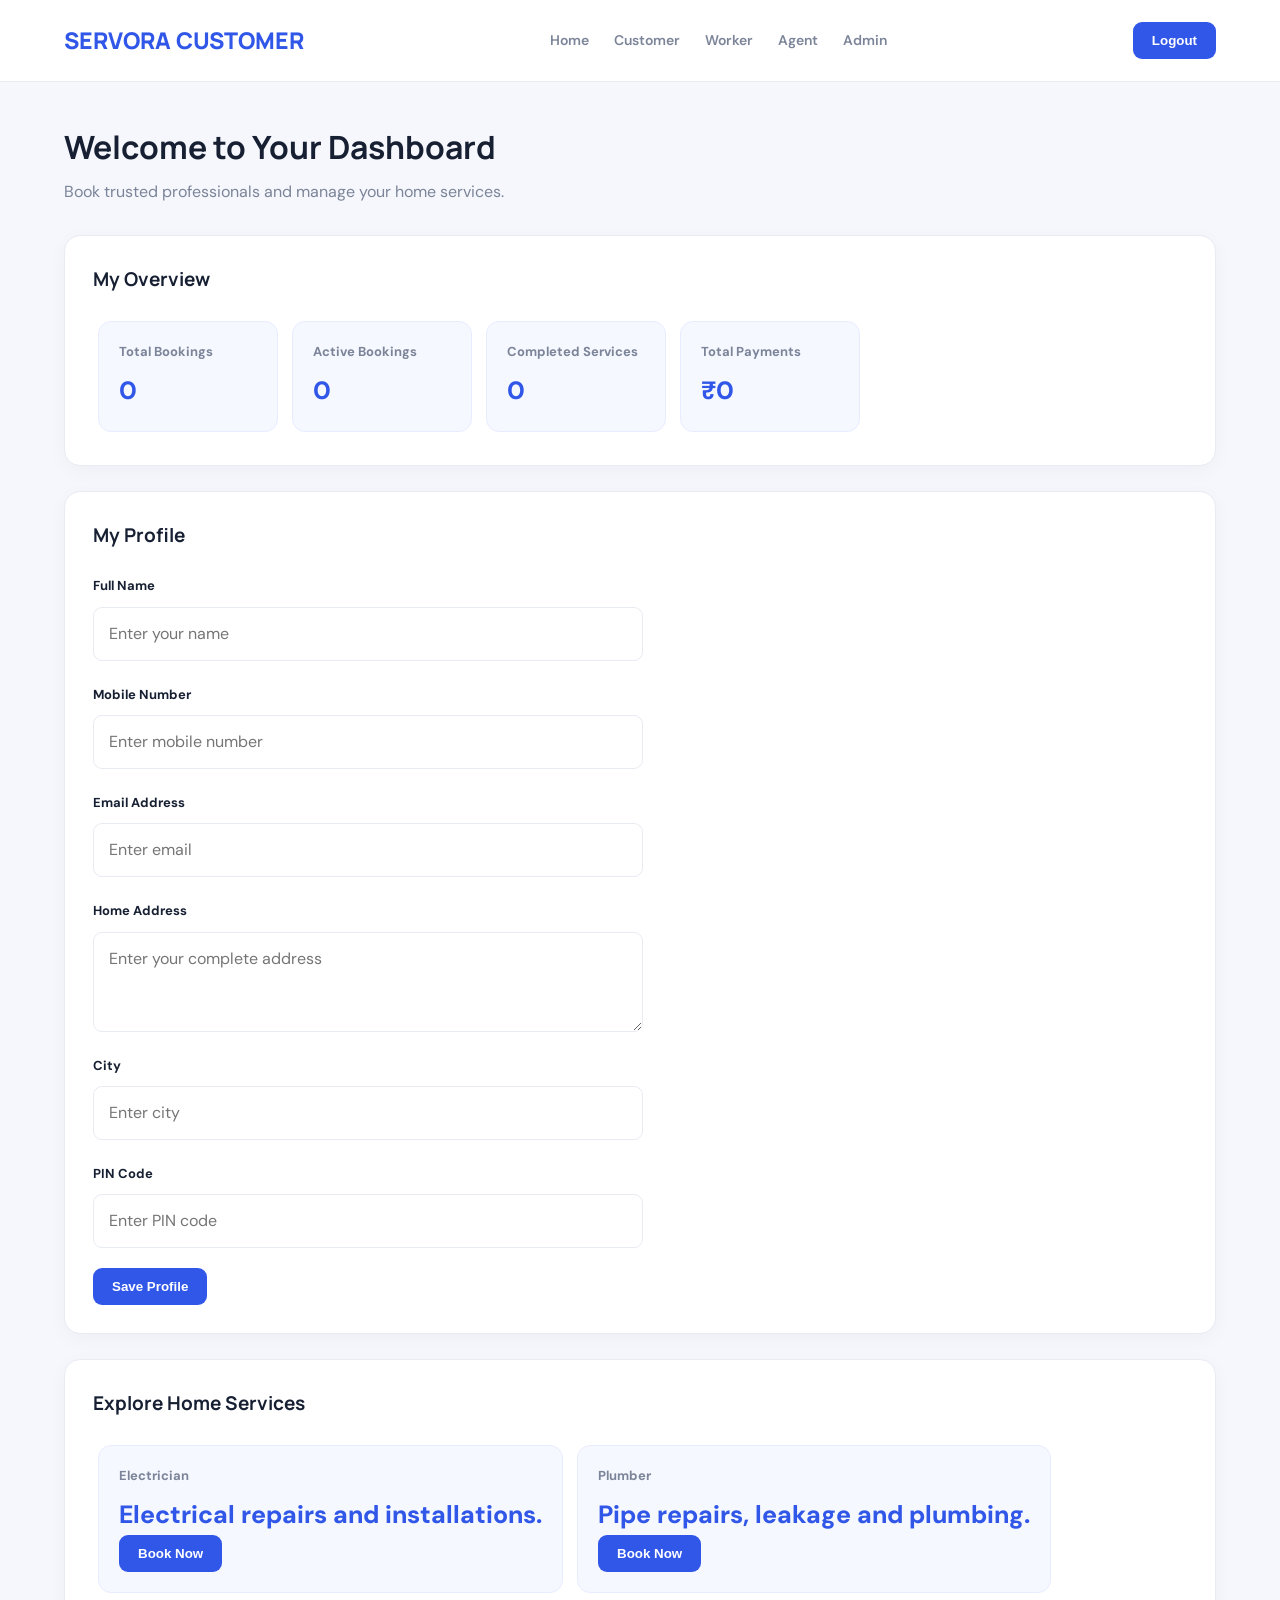
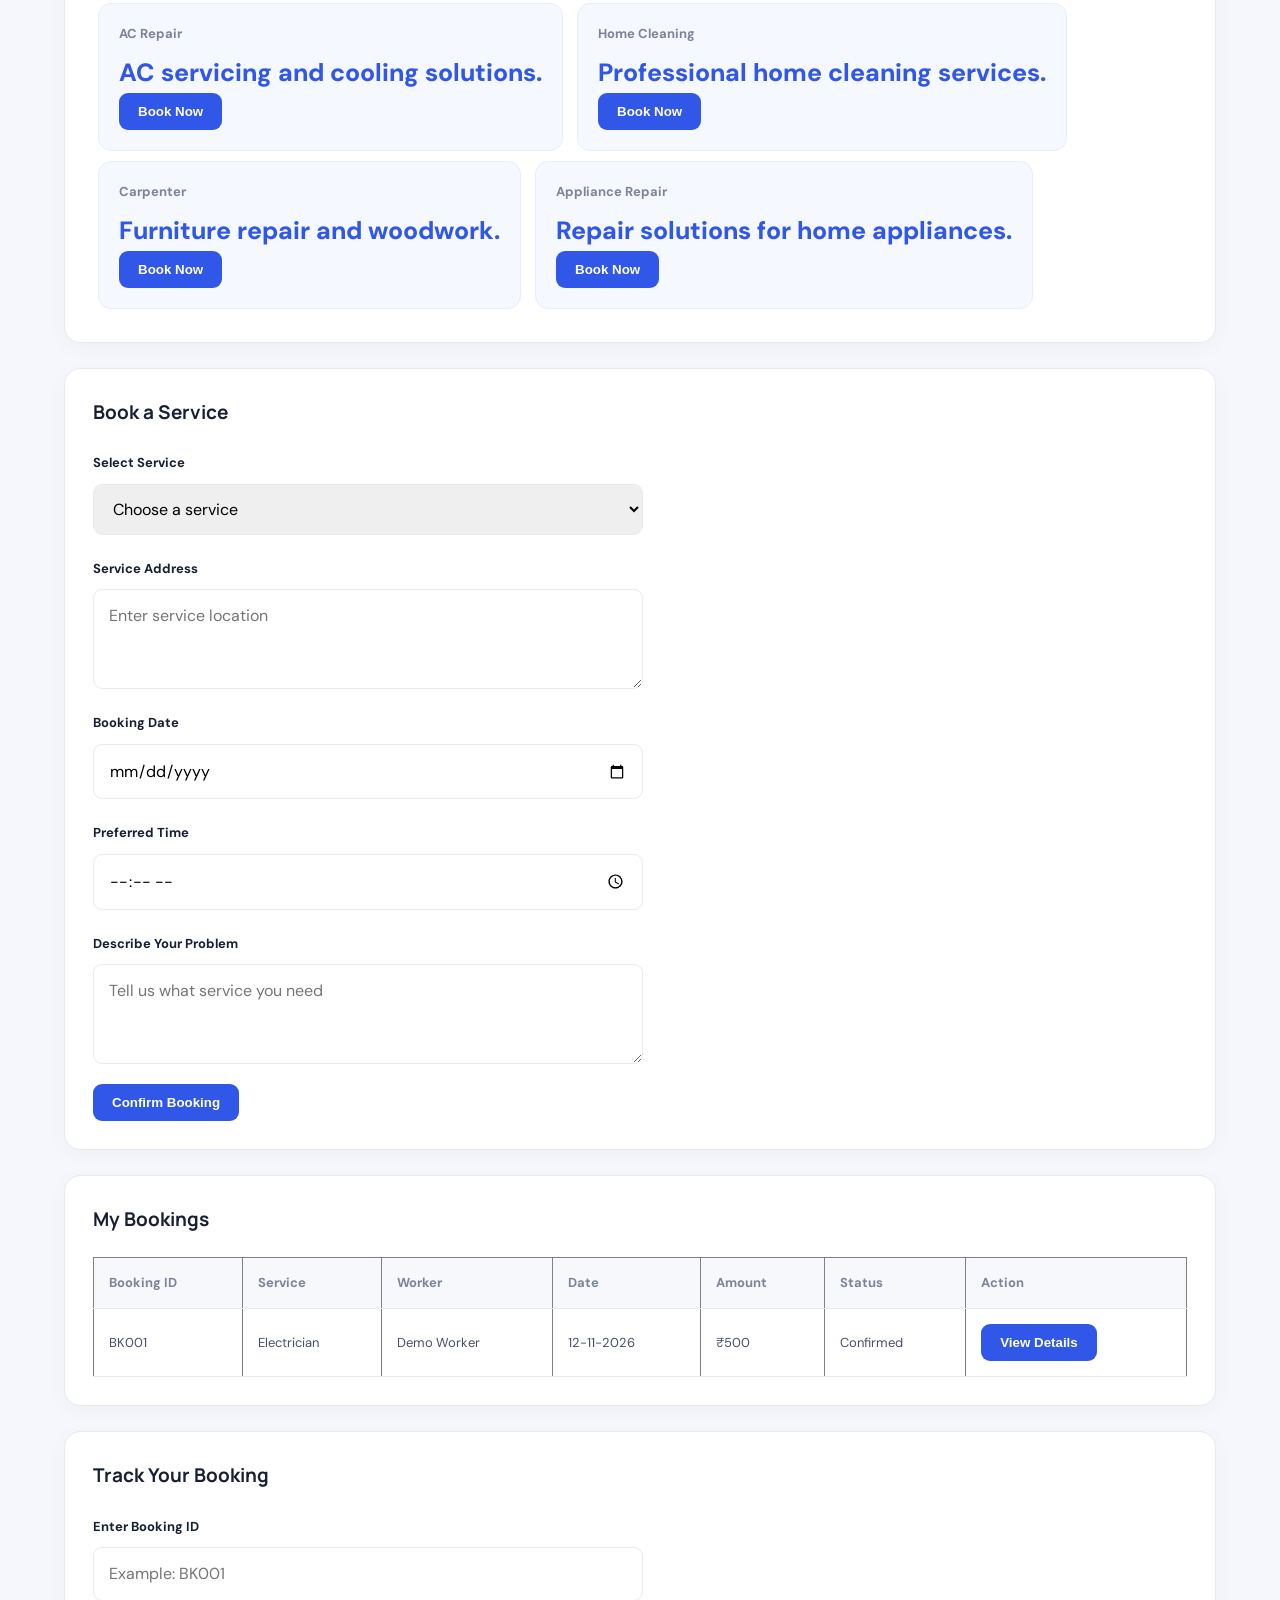
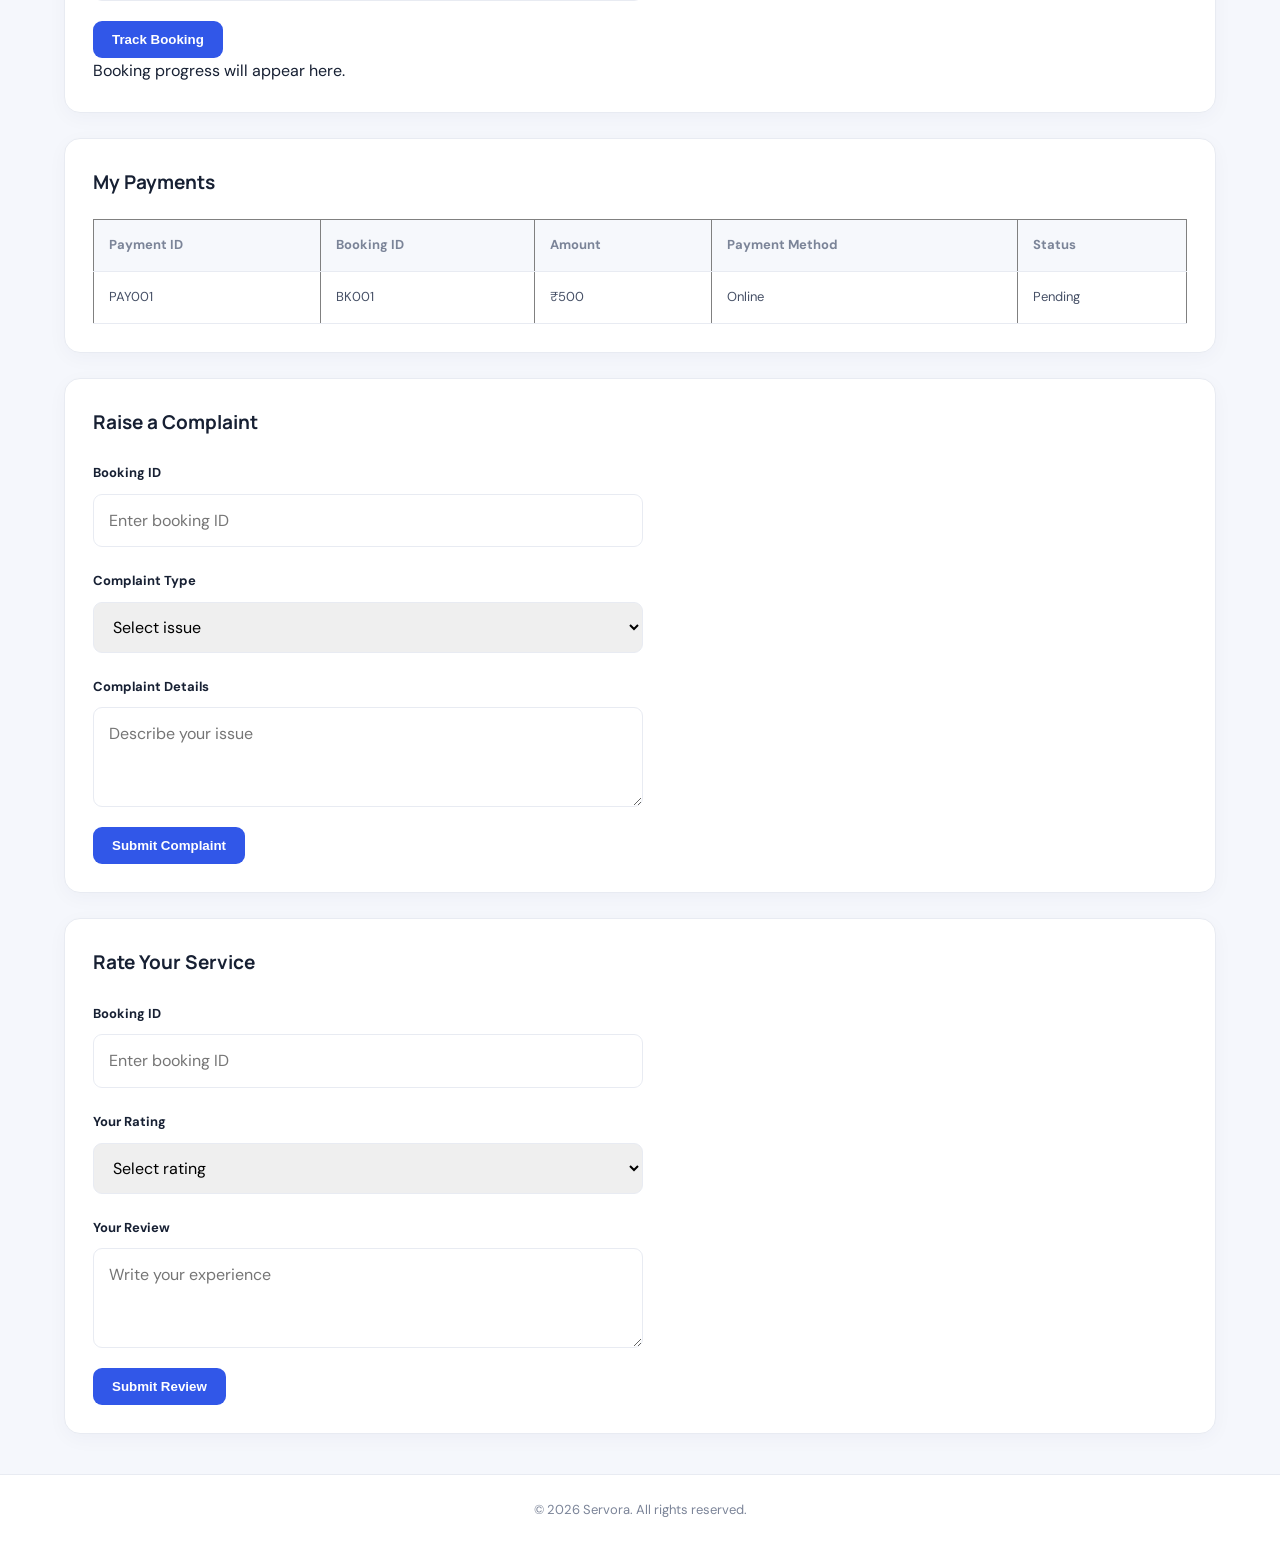
==== customer.html @ d1752a40 "initial servora website" ====
<!DOCTYPE html>
<html lang="en">
<head>
    <meta charset="UTF-8">
    <meta name="viewport" content="width=device-width, initial-scale=1.0">
    <title>Customer Dashboard | Servora</title>

    <link rel="stylesheet" href="css/customer.css">
    <script src="js/customer.js"></script>

</head>

<body>

    <!-- Header -->
    <header>
        <h1>SERVORA CUSTOMER</h1>

        <nav>
            <a href="index.html">Home</a>
            <a href="customer.html">Customer</a>
            <a href="worker.html">Worker</a>
            <a href="agent.html">Agent</a>
            <a href="admin.html">Admin</a>
        </nav>

        <button type="button">Logout</button>
    </header>

    <main>

        <h2>Welcome to Your Dashboard</h2>
        <p>Book trusted professionals and manage your home services.</p>

        <!-- Overview -->
        <section>
            <h3>My Overview</h3>

            <div>
                <h4>Total Bookings</h4>
                <p>0</p>
            </div>

            <div>
                <h4>Active Bookings</h4>
                <p>0</p>
            </div>

            <div>
                <h4>Completed Services</h4>
                <p>0</p>
            </div>

            <div>
                <h4>Total Payments</h4>
                <p>₹0</p>
            </div>
        </section>

        <!-- Customer Profile -->
        <section>
            <h3>My Profile</h3>

            <form action="#">

                <label>Full Name</label>
                <input type="text" placeholder="Enter your name">

                <label>Mobile Number</label>
                <input type="tel" placeholder="Enter mobile number">

                <label>Email Address</label>
                <input type="email" placeholder="Enter email">

                <label>Home Address</label>
                <textarea placeholder="Enter your complete address"></textarea>

                <label>City</label>
                <input type="text" placeholder="Enter city">

                <label>PIN Code</label>
                <input type="text" placeholder="Enter PIN code">

                <button type="submit">Save Profile</button>

            </form>
        </section>

        <!-- Browse Services -->
        <section>
            <h3>Explore Home Services</h3>

            <div>
                <h4>Electrician</h4>
                <p>Electrical repairs and installations.</p>
                <button type="button">Book Now</button>
            </div>

            <div>
                <h4>Plumber</h4>
                <p>Pipe repairs, leakage and plumbing.</p>
                <button type="button">Book Now</button>
            </div>

            <div>
                <h4>AC Repair</h4>
                <p>AC servicing and cooling solutions.</p>
                <button type="button">Book Now</button>
            </div>

            <div>
                <h4>Home Cleaning</h4>
                <p>Professional home cleaning services.</p>
                <button type="button">Book Now</button>
            </div>

            <div>
                <h4>Carpenter</h4>
                <p>Furniture repair and woodwork.</p>
                <button type="button">Book Now</button>
            </div>

            <div>
                <h4>Appliance Repair</h4>
                <p>Repair solutions for home appliances.</p>
                <button type="button">Book Now</button>
            </div>
        </section>

        <!-- New Booking -->
        <section>
            <h3>Book a Service</h3>

            <form action="#">

                <label>Select Service</label>
                <select>
                    <option value="">Choose a service</option>
                    <option>Electrician</option>
                    <option>Plumber</option>
                    <option>AC Repair</option>
                    <option>Home Cleaning</option>
                    <option>Carpenter</option>
                    <option>Appliance Repair</option>
                </select>

                <label>Service Address</label>
                <textarea placeholder="Enter service location"></textarea>

                <label>Booking Date</label>
                <input type="date">

                <label>Preferred Time</label>
                <input type="time">

                <label>Describe Your Problem</label>
                <textarea placeholder="Tell us what service you need"></textarea>

                <button type="submit">Confirm Booking</button>

            </form>
        </section>

        <!-- Booking History -->
        <section>
            <h3>My Bookings</h3>

            <table border="1">
                <thead>
                    <tr>
                        <th>Booking ID</th>
                        <th>Service</th>
                        <th>Worker</th>
                        <th>Date</th>
                        <th>Amount</th>
                        <th>Status</th>
                        <th>Action</th>
                    </tr>
                </thead>

                <tbody>
                    <tr>
                        <td>BK001</td>
                        <td>Electrician</td>
                        <td>Demo Worker</td>
                        <td>12-11-2026</td>
                        <td>₹500</td>
                        <td>Confirmed</td>
                        <td><button type="button">View Details</button></td>
                    </tr>
                </tbody>
            </table>
        </section>

        <!-- Track Booking -->
        <section>
            <h3>Track Your Booking</h3>

            <form action="#">
                <label>Enter Booking ID</label>
                <input type="text" placeholder="Example: BK001">

                <button type="button">Track Booking</button>
            </form>

            <p>Booking progress will appear here.</p>
        </section>

        <!-- Payments -->
        <section>
            <h3>My Payments</h3>

            <table border="1">
                <thead>
                    <tr>
                        <th>Payment ID</th>
                        <th>Booking ID</th>
                        <th>Amount</th>
                        <th>Payment Method</th>
                        <th>Status</th>
                    </tr>
                </thead>

                <tbody>
                    <tr>
                        <td>PAY001</td>
                        <td>BK001</td>
                        <td>₹500</td>
                        <td>Online</td>
                        <td>Pending</td>
                    </tr>
                </tbody>
            </table>
        </section>

        <!-- Complaints -->
        <section>
            <h3>Raise a Complaint</h3>

            <form action="#">

                <label>Booking ID</label>
                <input type="text" placeholder="Enter booking ID">

                <label>Complaint Type</label>
                <select>
                    <option value="">Select issue</option>
                    <option>Worker Delay</option>
                    <option>Service Quality</option>
                    <option>Payment Issue</option>
                    <option>Wrong Service</option>
                    <option>Other</option>
                </select>

                <label>Complaint Details</label>
                <textarea placeholder="Describe your issue"></textarea>

                <button type="submit">Submit Complaint</button>

            </form>
        </section>

        <!-- Reviews -->
        <section>
            <h3>Rate Your Service</h3>

            <form action="#">

                <label>Booking ID</label>
                <input type="text" placeholder="Enter booking ID">

                <label>Your Rating</label>
                <select>
                    <option value="">Select rating</option>
                    <option>5 - Excellent</option>
                    <option>4 - Very Good</option>
                    <option>3 - Good</option>
                    <option>2 - Average</option>
                    <option>1 - Poor</option>
                </select>

                <label>Your Review</label>
                <textarea placeholder="Write your experience"></textarea>

                <button type="submit">Submit Review</button>

<form id="booking-form">
            </section>

    </main>

    <footer>
        <p>© 2026 Servora. All rights reserved.</p>
    </footer>
</body>
</html>
---- css/customer.css ----
@import url('https://fonts.googleapis.com/css2?family=DM+Sans:wght@400;500;600;700&family=Manrope:wght@400;500;600;700;800&display=swap');

* {
    margin: 0;
    padding: 0;
    box-sizing: border-box;
}

body {
    font-family: 'DM Sans', sans-serif;
    background: #f5f7fc;
    color: #172033;
    line-height: 1.6;
}

header {
    background: white;
    padding: 20px 5%;
    min-height: 82px;
    display: flex;
    justify-content: space-between;
    align-items: center;
    flex-wrap: wrap;
    gap: 18px;
    border-bottom: 1px solid #e8ebf2;
}

header h1 {
    font-family: 'Manrope', sans-serif;
    color: #3157e8;
    font-size: 23px;
    font-weight: 800;
}

nav {
    display: flex;
    flex-wrap: wrap;
    gap: 25px;
}

nav a {
    text-decoration: none;
    color: #7b8498;
    font-size: 14px;
    font-weight: 600;
}

nav a:hover {
    color: #3157e8;
}

button {
    background: #3157e8;
    color: white;
    padding: 11px 19px;
    border: none;
    border-radius: 9px;
    font-weight: 600;
    cursor: pointer;
    transition: 0.2s;
}

button:hover {
    background: #203fc0;
    transform: translateY(-1px);
}

main {
    width: 90%;
    max-width: 1450px;
    margin: 40px auto;
}

main > h2 {
    font-family: 'Manrope', sans-serif;
    font-size: 32px;
    margin-bottom: 6px;
}

main > p {
    color: #7b8498;
    margin-bottom: 30px;
}

section {
    background: white;
    border: 1px solid #e8ebf2;
    border-radius: 16px;
    padding: 28px;
    margin-bottom: 25px;
    box-shadow: 0 5px 20px rgba(25, 40, 80, 0.035);
    overflow-x: auto;
}

section h3 {
    font-family: 'Manrope', sans-serif;
    font-size: 19px;
    margin-bottom: 22px;
}

section div {
    display: inline-block;
    vertical-align: top;
    min-width: 180px;
    padding: 20px;
    margin: 5px;
    background: #f6f8ff;
    border: 1px solid #e8ecff;
    border-radius: 13px;
}

section div h4 {
    font-size: 13px;
    color: #7b8498;
    margin-bottom: 8px;
}

section div p {
    font-size: 25px;
    font-weight: 800;
    color: #3157e8;
}

table {
    width: 100%;
    min-width: 650px;
    border-collapse: collapse;
}

th, td {
    padding: 15px;
    border-bottom: 1px solid #e8ebf2;
    text-align: left;
    font-size: 13px;
}

th {
    background: #f6f8fc;
    color: #7b8498;
}

td {
    color: #465066;
}

input, select, textarea {
    display: block;
    width: 100%;
    max-width: 550px;
    padding: 13px 15px;
    margin: 9px 0 20px;
    border: 1px solid #e8ebf2;
    border-radius: 9px;
    outline: none;
    font: inherit;
}

input:focus, select:focus, textarea:focus {
    border-color: #3157e8;
}

label {
    font-size: 13px;
    font-weight: 700;
}

textarea {
    min-height: 100px;
    resize: vertical;
}

footer {
    text-align: center;
    padding: 25px;
    background: white;
    border-top: 1px solid #e8ebf2;
    color: #7b8498;
    font-size: 13px;
}

@media (max-width: 768px) {
    header {
        flex-direction: column;
        align-items: flex-start;
    }

    nav {
        gap: 14px;
    }

    main {
        width: 94%;
        margin: 25px auto;
    }

    section {
        padding: 18px;
    }

    main > h2 {
        font-size: 25px;
    }
}
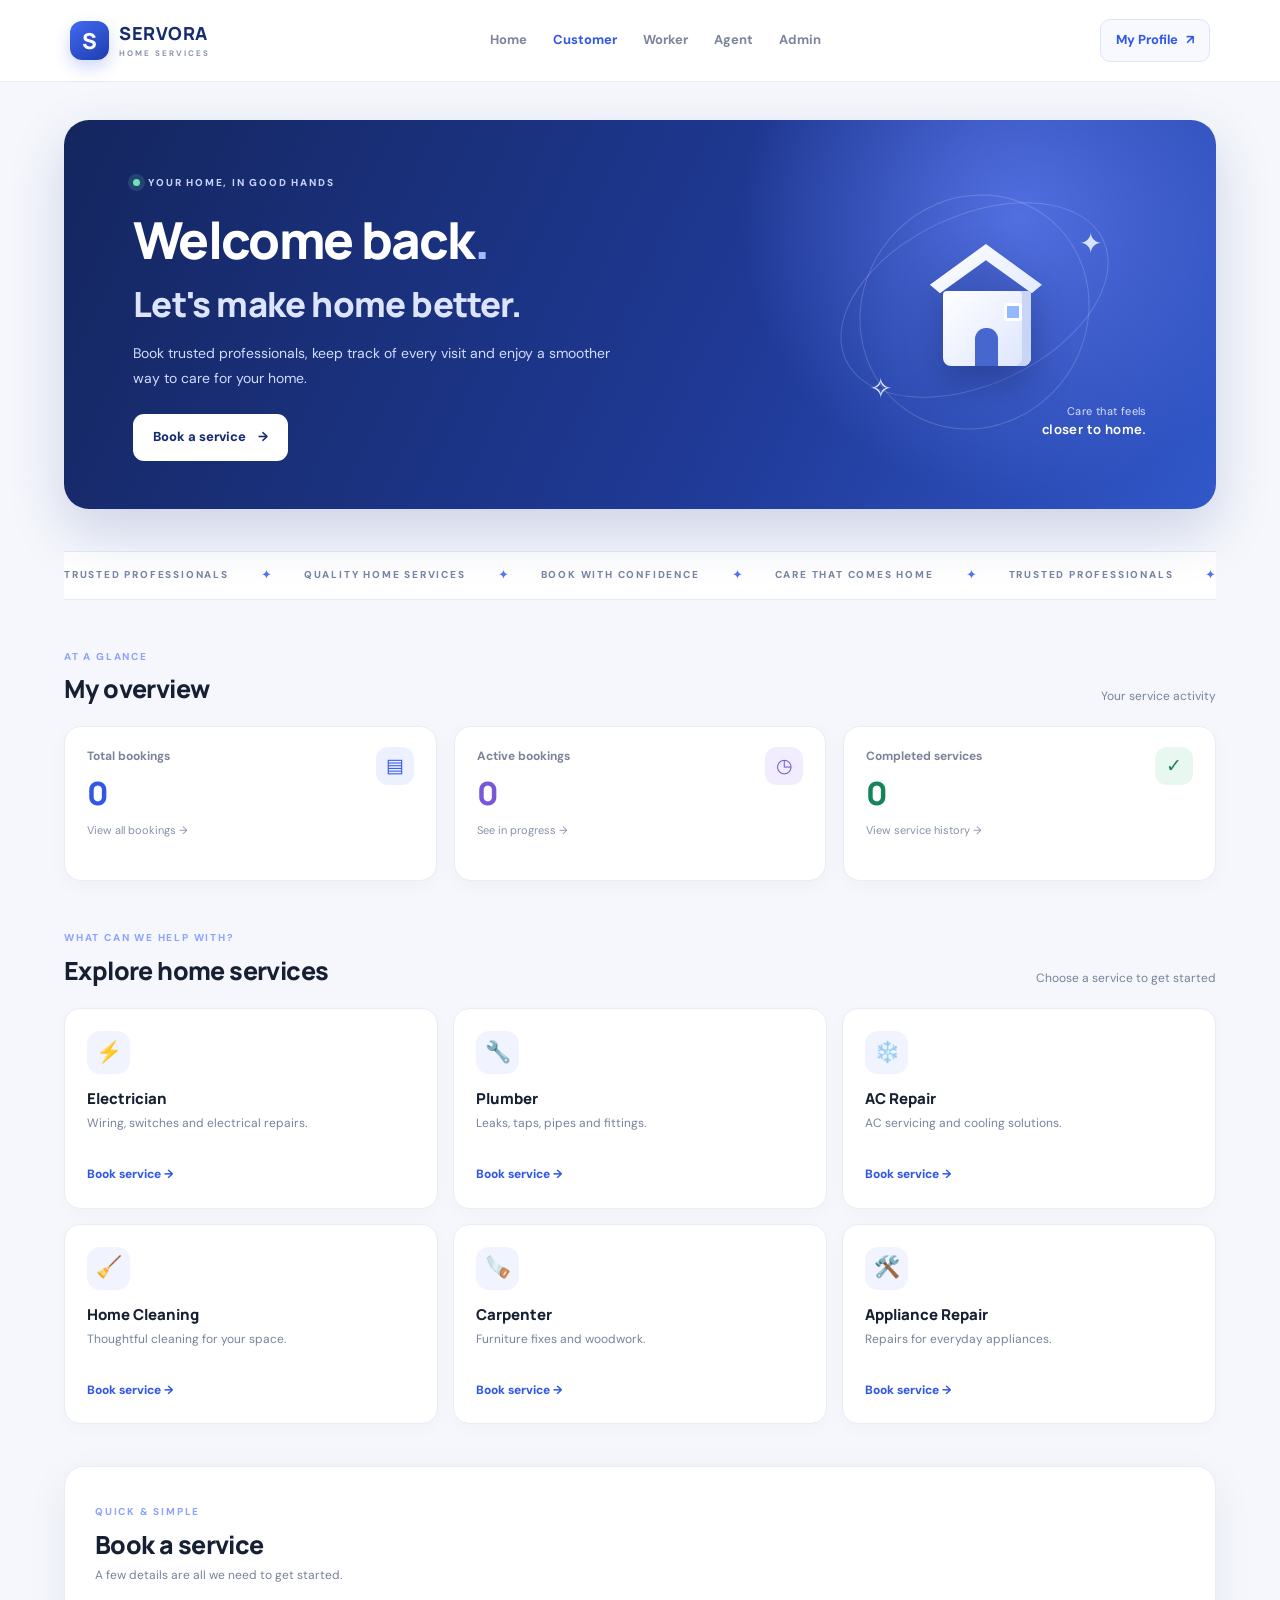
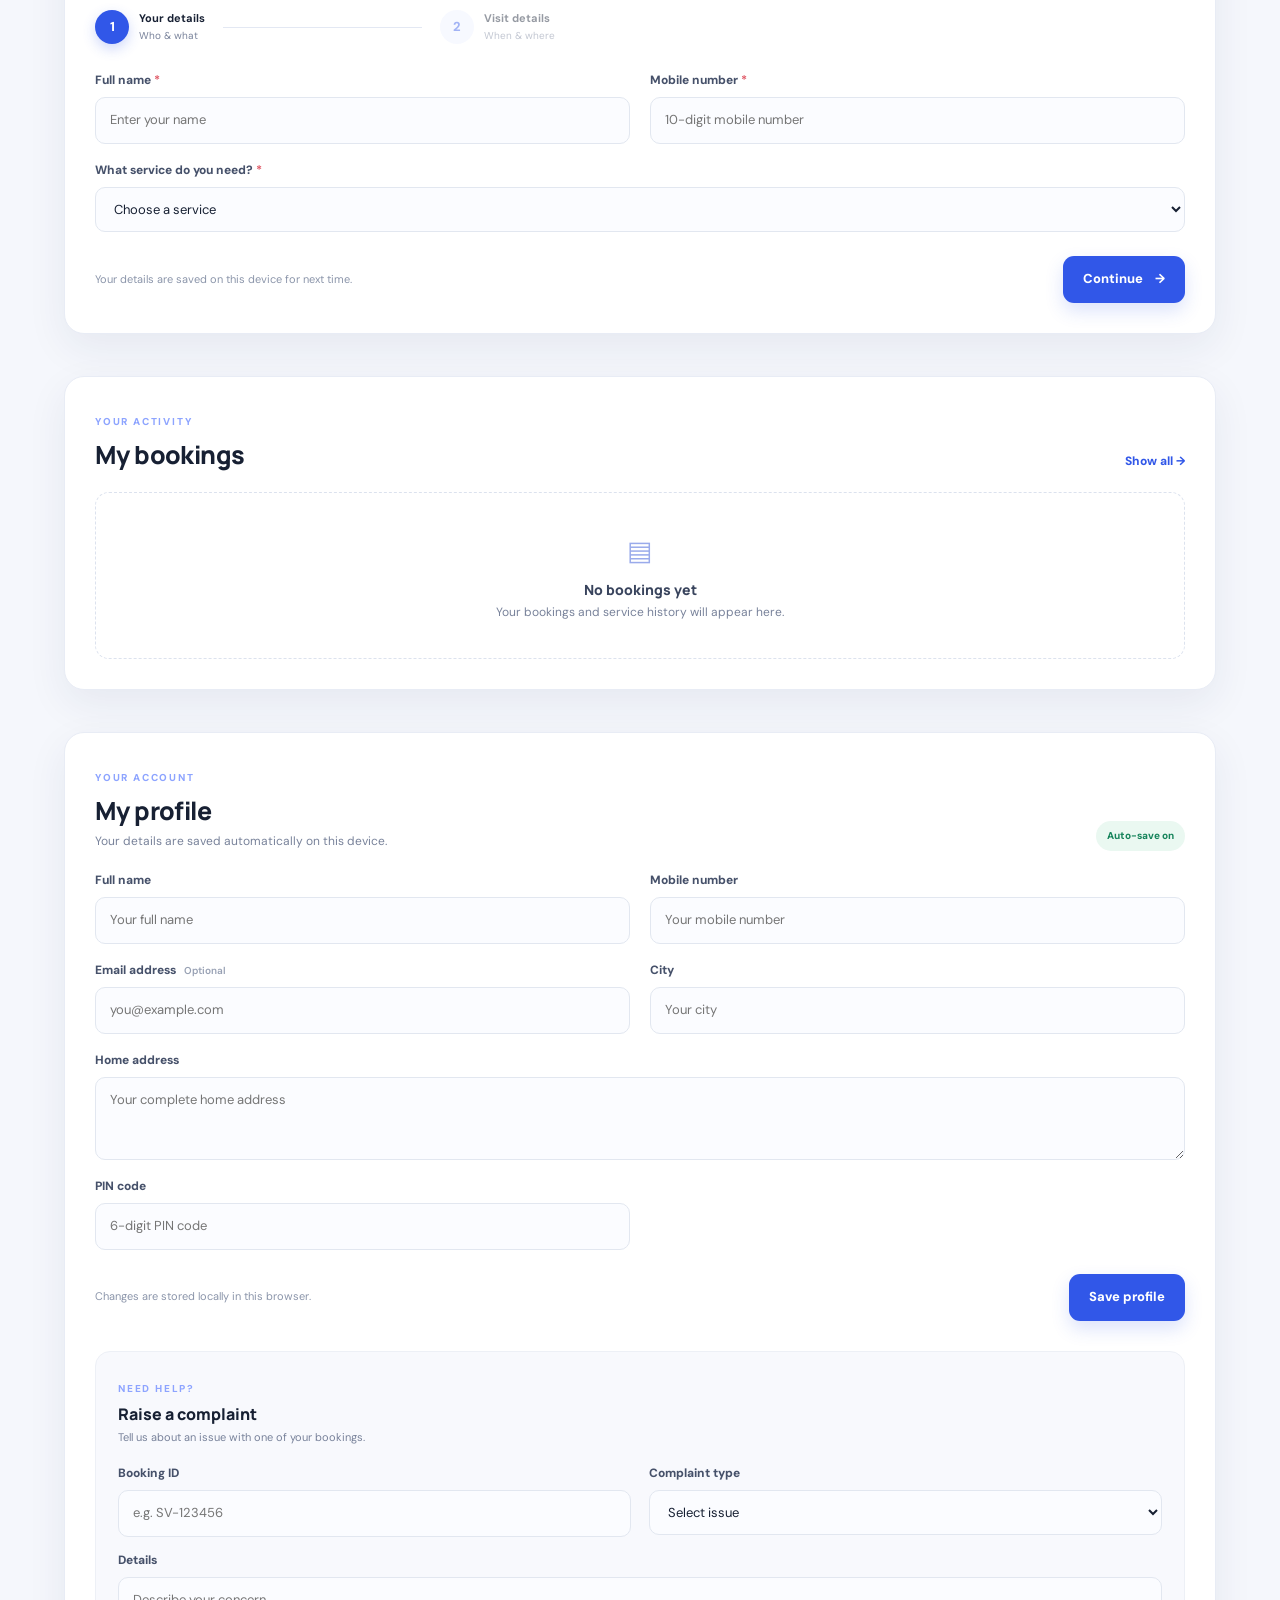
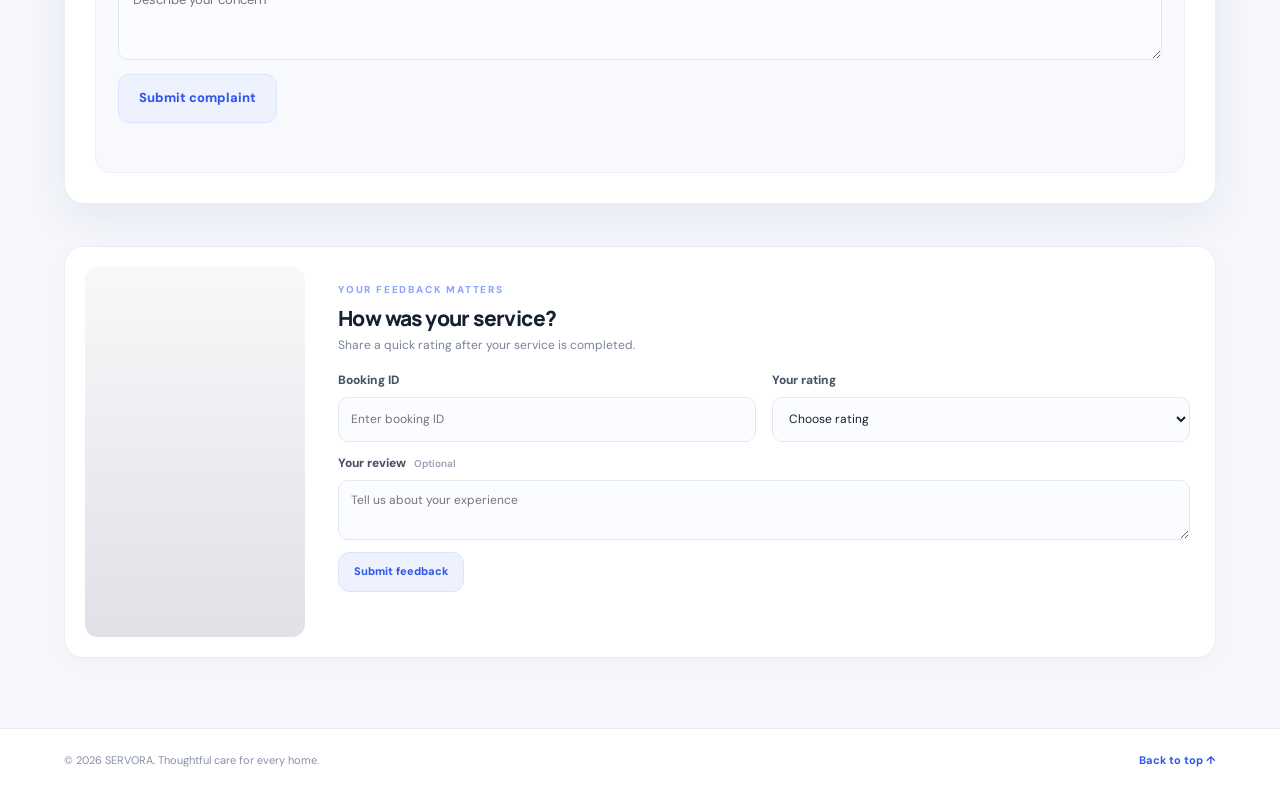
==== commit ea045d9d: "update customer dashboard HTML and js" ====
--- a/customer.html
+++ b/customer.html
@@ -1,297 +1,135 @@
-
 <!DOCTYPE html>
 <html lang="en">
 <head>
     <meta charset="UTF-8">
     <meta name="viewport" content="width=device-width, initial-scale=1.0">
-    <title>Customer Dashboard | Servora</title>
-
+    <meta name="theme-color" content="#172b72">
+    <title>Customer Dashboard | SERVORA</title>
+    <link rel="preconnect" href="https://fonts.googleapis.com">
+    <link rel="preconnect" href="https://fonts.gstatic.com" crossorigin>
+    <link href="https://fonts.googleapis.com/css2?family=DM+Sans:wght@400;500;600;700&family=Manrope:wght@400;500;600;700;800&display=swap" rel="stylesheet">
     <link rel="stylesheet" href="css/customer.css">
-    <script src="js/customer.js"></script>
-
+    <script src="js/customer.js" defer></script>
 </head>
-
 <body>
-
-    <!-- Header -->
-    <header>
-        <h1>SERVORA CUSTOMER</h1>
-
-        <nav>
+    <header class="site-header">
+        <a class="brand" href="index.html" aria-label="Servora home"><span class="brand-mark">S</span><span>SERVORA<small>HOME SERVICES</small></span></a>
+        <nav class="main-nav" aria-label="Main navigation">
             <a href="index.html">Home</a>
-            <a href="customer.html">Customer</a>
+            <a class="active" href="customer.html">Customer</a>
             <a href="worker.html">Worker</a>
             <a href="agent.html">Agent</a>
             <a href="admin.html">Admin</a>
         </nav>
-
-        <button type="button">Logout</button>
+        <a class="profile-shortcut" href="#profile">My Profile <span aria-hidden="true">↗</span></a>
     </header>
 
-    <main>
-
-        <h2>Welcome to Your Dashboard</h2>
-        <p>Book trusted professionals and manage your home services.</p>
-
-        <!-- Overview -->
-        <section>
-            <h3>My Overview</h3>
-
-            <div>
-                <h4>Total Bookings</h4>
-                <p>0</p>
+    <main class="page-shell">
+        <section class="welcome-hero">
+            <div class="hero-copy">
+                <span class="eyebrow"><span class="live-dot"></span> YOUR HOME, IN GOOD HANDS</span>
+                <h1>Welcome back<span class="hero-period">.</span><br><span id="welcome-name">Let's make home better.</span></h1>
+                <p>Book trusted professionals, keep track of every visit and enjoy a smoother way to care for your home.</p>
+                <a class="primary-button hero-button" href="#book-service">Book a service <span aria-hidden="true">→</span></a>
             </div>
-
-            <div>
-                <h4>Active Bookings</h4>
-                <p>0</p>
-            </div>
-
-            <div>
-                <h4>Completed Services</h4>
-                <p>0</p>
-            </div>
-
-            <div>
-                <h4>Total Payments</h4>
-                <p>₹0</p>
+            <div class="hero-art" aria-hidden="true">
+                <div class="art-orbit orbit-one"></div><div class="art-orbit orbit-two"></div>
+                <div class="art-house"><span class="house-roof"></span><span class="house-body"><i></i><b></b></span></div>
+                <span class="art-spark spark-one">✦</span><span class="art-spark spark-two">✧</span>
+                <span class="art-label">Care that feels<br><strong>closer to home.</strong></span>
             </div>
         </section>
 
-        <!-- Customer Profile -->
-        <section>
-            <h3>My Profile</h3>
+        <div class="ticker" aria-label="Servora service highlights"><div class="ticker-track">
+            <span>TRUSTED PROFESSIONALS</span><i>✦</i><span>QUALITY HOME SERVICES</span><i>✦</i><span>BOOK WITH CONFIDENCE</span><i>✦</i><span>CARE THAT COMES HOME</span><i>✦</i>
+            <span>TRUSTED PROFESSIONALS</span><i>✦</i><span>QUALITY HOME SERVICES</span><i>✦</i><span>BOOK WITH CONFIDENCE</span><i>✦</i><span>CARE THAT COMES HOME</span><i>✦</i>
+        </div></div>
 
-            <form action="#">
-
-                <label>Full Name</label>
-                <input type="text" placeholder="Enter your name">
-
-                <label>Mobile Number</label>
-                <input type="tel" placeholder="Enter mobile number">
-
-                <label>Email Address</label>
-                <input type="email" placeholder="Enter email">
-
-                <label>Home Address</label>
-                <textarea placeholder="Enter your complete address"></textarea>
-
-                <label>City</label>
-                <input type="text" placeholder="Enter city">
-
-                <label>PIN Code</label>
-                <input type="text" placeholder="Enter PIN code">
-
-                <button type="submit">Save Profile</button>
-
-            </form>
-        </section>
-
-        <!-- Browse Services -->
-        <section>
-            <h3>Explore Home Services</h3>
-
-            <div>
-                <h4>Electrician</h4>
-                <p>Electrical repairs and installations.</p>
-                <button type="button">Book Now</button>
-            </div>
-
-            <div>
-                <h4>Plumber</h4>
-                <p>Pipe repairs, leakage and plumbing.</p>
-                <button type="button">Book Now</button>
-            </div>
-
-            <div>
-                <h4>AC Repair</h4>
-                <p>AC servicing and cooling solutions.</p>
-                <button type="button">Book Now</button>
-            </div>
-
-            <div>
-                <h4>Home Cleaning</h4>
-                <p>Professional home cleaning services.</p>
-                <button type="button">Book Now</button>
-            </div>
-
-            <div>
-                <h4>Carpenter</h4>
-                <p>Furniture repair and woodwork.</p>
-                <button type="button">Book Now</button>
-            </div>
-
-            <div>
-                <h4>Appliance Repair</h4>
-                <p>Repair solutions for home appliances.</p>
-                <button type="button">Book Now</button>
+        <section class="overview-section" aria-labelledby="overview-title">
+            <div class="section-heading"><div><span class="eyebrow">AT A GLANCE</span><h2 id="overview-title">My overview</h2></div><span class="muted-note">Your service activity</span></div>
+            <div class="stats-grid">
+                <button class="stat-card stat-blue" type="button" data-view="all"><span class="stat-icon">▤</span><span class="stat-label">Total bookings</span><strong id="total-bookings">0</strong><span class="stat-foot">View all bookings →</span></button>
+                <button class="stat-card stat-violet" type="button" data-view="active"><span class="stat-icon">◷</span><span class="stat-label">Active bookings</span><strong id="active-bookings">0</strong><span class="stat-foot">See in progress →</span></button>
+                <button class="stat-card stat-green" type="button" data-view="completed"><span class="stat-icon">✓</span><span class="stat-label">Completed services</span><strong id="completed-bookings">0</strong><span class="stat-foot">View service history →</span></button>
             </div>
         </section>
 
-        <!-- New Booking -->
-        <section>
-            <h3>Book a Service</h3>
-
-            <form action="#">
-
-                <label>Select Service</label>
-                <select>
-                    <option value="">Choose a service</option>
-                    <option>Electrician</option>
-                    <option>Plumber</option>
-                    <option>AC Repair</option>
-                    <option>Home Cleaning</option>
-                    <option>Carpenter</option>
-                    <option>Appliance Repair</option>
-                </select>
-
-                <label>Service Address</label>
-                <textarea placeholder="Enter service location"></textarea>
-
-                <label>Booking Date</label>
-                <input type="date">
-
-                <label>Preferred Time</label>
-                <input type="time">
-
-                <label>Describe Your Problem</label>
-                <textarea placeholder="Tell us what service you need"></textarea>
-
-                <button type="submit">Confirm Booking</button>
-
-            </form>
+        <section class="services-section" id="services">
+            <div class="section-heading"><div><span class="eyebrow">WHAT CAN WE HELP WITH?</span><h2>Explore home services</h2></div><span class="muted-note">Choose a service to get started</span></div>
+            <div class="service-grid">
+                <article class="service-card"><span class="service-emoji">⚡</span><h3>Electrician</h3><p>Wiring, switches and electrical repairs.</p><button type="button" class="text-button choose-service" data-service="Electrician">Book service <span>→</span></button></article>
+                <article class="service-card"><span class="service-emoji">🔧</span><h3>Plumber</h3><p>Leaks, taps, pipes and fittings.</p><button type="button" class="text-button choose-service" data-service="Plumber">Book service <span>→</span></button></article>
+                <article class="service-card"><span class="service-emoji">❄️</span><h3>AC Repair</h3><p>AC servicing and cooling solutions.</p><button type="button" class="text-button choose-service" data-service="AC Repair">Book service <span>→</span></button></article>
+                <article class="service-card"><span class="service-emoji">🧹</span><h3>Home Cleaning</h3><p>Thoughtful cleaning for your space.</p><button type="button" class="text-button choose-service" data-service="Home Cleaning">Book service <span>→</span></button></article>
+                <article class="service-card"><span class="service-emoji">🪚</span><h3>Carpenter</h3><p>Furniture fixes and woodwork.</p><button type="button" class="text-button choose-service" data-service="Carpenter">Book service <span>→</span></button></article>
+                <article class="service-card"><span class="service-emoji">🛠️</span><h3>Appliance Repair</h3><p>Repairs for everyday appliances.</p><button type="button" class="text-button choose-service" data-service="Appliance Repair">Book service <span>→</span></button></article>
+            </div>
         </section>
 
-        <!-- Booking History -->
-        <section>
-            <h3>My Bookings</h3>
+        <section class="booking-section" id="book-service">
+            <div class="section-heading"><div><span class="eyebrow">QUICK & SIMPLE</span><h2>Book a service</h2><p class="section-subtitle">A few details are all we need to get started.</p></div></div>
+            <div class="step-indicator"><div class="step active" id="step-indicator-1"><span>1</span><div><strong>Your details</strong><small>Who & what</small></div></div><div class="step-line"></div><div class="step" id="step-indicator-2"><span>2</span><div><strong>Visit details</strong><small>When & where</small></div></div></div>
+            <form id="booking-step-one" class="booking-form">
+                <div class="form-grid">
+                    <div class="field"><label for="booking-name">Full name <b>*</b></label><input id="booking-name" name="name" type="text" placeholder="Enter your name" autocomplete="name" required></div>
+                    <div class="field"><label for="booking-mobile">Mobile number <b>*</b></label><input id="booking-mobile" name="mobile" type="tel" inputmode="numeric" maxlength="10" placeholder="10-digit mobile number" autocomplete="tel" required></div>
+                    <div class="field field-wide"><label for="booking-service">What service do you need? <b>*</b></label><select id="booking-service" name="service" required><option value="">Choose a service</option><option>Electrician</option><option>Plumber</option><option>AC Repair</option><option>Home Cleaning</option><option>Carpenter</option><option>Appliance Repair</option><option>Other</option></select></div>
+                </div>
+                <div class="form-actions"><span class="form-hint">Your details are saved on this device for next time.</span><button class="primary-button" type="submit">Continue <span>→</span></button></div>
+            </form>
 
-            <table border="1">
-                <thead>
-                    <tr>
-                        <th>Booking ID</th>
-                        <th>Service</th>
-                        <th>Worker</th>
-                        <th>Date</th>
-                        <th>Amount</th>
-                        <th>Status</th>
-                        <th>Action</th>
-                    </tr>
-                </thead>
-
-                <tbody>
-                    <tr>
-                        <td>BK001</td>
-                        <td>Electrician</td>
-                        <td>Demo Worker</td>
-                        <td>12-11-2026</td>
-                        <td>₹500</td>
-                        <td>Confirmed</td>
-                        <td><button type="button">View Details</button></td>
-                    </tr>
-                </tbody>
-            </table>
+            <form id="booking-step-two" class="booking-form hidden" novalidate>
+                <div class="booking-summary" id="booking-summary"></div>
+                <div class="form-grid">
+                    <div class="field"><label for="booking-date">Preferred date <b>*</b></label><input id="booking-date" type="date" required></div>
+                    <div class="field"><label for="booking-time">Preferred time <span class="optional">Optional</span></label><input id="booking-time" type="time"></div>
+                    <div class="field"><label for="booking-location">Area / locality <b>*</b></label><input id="booking-location" type="text" placeholder="e.g. Lajpat Nagar" required></div>
+                    <div class="field field-wide"><label for="booking-address">Complete service address <b>*</b></label><textarea id="booking-address" rows="3" placeholder="House / flat number, street, landmark and PIN code" required></textarea></div>
+                    <div class="field field-wide"><label for="booking-problem">Tell us what you need <span class="optional">Optional</span></label><textarea id="booking-problem" rows="3" placeholder="Briefly describe the issue or work required"></textarea></div>
+                </div>
+                <div class="form-actions"><button class="secondary-button" id="back-to-step-one" type="button">← Back</button><button class="primary-button" type="submit">Confirm booking <span>→</span></button></div>
+            </form>
+            <div id="booking-success" class="success-panel hidden" role="status"></div>
         </section>
 
-        <!-- Track Booking -->
-        <section>
-            <h3>Track Your Booking</h3>
-
-            <form action="#">
-                <label>Enter Booking ID</label>
-                <input type="text" placeholder="Example: BK001">
-
-                <button type="button">Track Booking</button>
-            </form>
-
-            <p>Booking progress will appear here.</p>
+        <section class="bookings-section" id="my-bookings">
+            <div class="section-heading"><div><span class="eyebrow">YOUR ACTIVITY</span><h2 id="bookings-heading">My bookings</h2></div><button type="button" class="text-button" id="show-all-bookings">Show all <span>→</span></button></div>
+            <div id="bookings-list" class="bookings-list"><div class="empty-state"><span>▤</span><h3>No bookings yet</h3><p>Your bookings and service history will appear here.</p></div></div>
         </section>
 
-        <!-- Payments -->
-        <section>
-            <h3>My Payments</h3>
-
-            <table border="1">
-                <thead>
-                    <tr>
-                        <th>Payment ID</th>
-                        <th>Booking ID</th>
-                        <th>Amount</th>
-                        <th>Payment Method</th>
-                        <th>Status</th>
-                    </tr>
-                </thead>
-
-                <tbody>
-                    <tr>
-                        <td>PAY001</td>
-                        <td>BK001</td>
-                        <td>₹500</td>
-                        <td>Online</td>
-                        <td>Pending</td>
-                    </tr>
-                </tbody>
-            </table>
+        <section class="profile-section" id="profile">
+            <div class="section-heading"><div><span class="eyebrow">YOUR ACCOUNT</span><h2>My profile</h2><p class="section-subtitle">Your details are saved automatically on this device.</p></div><span class="profile-status" id="profile-save-status">Auto-save on</span></div>
+            <form id="profile-form" class="booking-form">
+                <div class="form-grid">
+                    <div class="field"><label for="profile-name">Full name</label><input id="profile-name" type="text" autocomplete="name" placeholder="Your full name"></div>
+                    <div class="field"><label for="profile-mobile">Mobile number</label><input id="profile-mobile" type="tel" inputmode="numeric" maxlength="10" autocomplete="tel" placeholder="Your mobile number"></div>
+                    <div class="field"><label for="profile-email">Email address <span class="optional">Optional</span></label><input id="profile-email" type="email" autocomplete="email" placeholder="you@example.com"></div>
+                    <div class="field"><label for="profile-city">City</label><input id="profile-city" type="text" autocomplete="address-level2" placeholder="Your city"></div>
+                    <div class="field field-wide"><label for="profile-address">Home address</label><textarea id="profile-address" rows="2" autocomplete="street-address" placeholder="Your complete home address"></textarea></div>
+                    <div class="field"><label for="profile-pincode">PIN code</label><input id="profile-pincode" type="text" inputmode="numeric" maxlength="6" placeholder="6-digit PIN code"></div>
+                </div>
+                <div class="form-actions"><span class="form-hint">Changes are stored locally in this browser.</span><button class="primary-button" type="submit">Save profile</button></div>
+            </form>
+            <div class="complaint-box">
+                <div><span class="eyebrow">NEED HELP?</span><h3>Raise a complaint</h3><p>Tell us about an issue with one of your bookings.</p></div>
+                <form id="complaint-form" class="complaint-form">
+                    <div class="field"><label for="complaint-booking">Booking ID</label><input id="complaint-booking" type="text" placeholder="e.g. SV-123456"></div>
+                    <div class="field"><label for="complaint-type">Complaint type</label><select id="complaint-type" required><option value="">Select issue</option><option>Worker Delay</option><option>Service Quality</option><option>Wrong Service</option><option>Other</option></select></div>
+                    <div class="field field-wide"><label for="complaint-details">Details</label><textarea id="complaint-details" rows="2" placeholder="Describe your concern" required></textarea></div>
+                    <button class="secondary-button" type="submit">Submit complaint</button>
+                </form>
+                <p id="complaint-message" class="inline-message" aria-live="polite"></p>
+            </div>
         </section>
 
-        <!-- Complaints -->
-        <section>
-            <h3>Raise a Complaint</h3>
-
-            <form action="#">
-
-                <label>Booking ID</label>
-                <input type="text" placeholder="Enter booking ID">
-
-                <label>Complaint Type</label>
-                <select>
-                    <option value="">Select issue</option>
-                    <option>Worker Delay</option>
-                    <option>Service Quality</option>
-                    <option>Payment Issue</option>
-                    <option>Wrong Service</option>
-                    <option>Other</option>
-                </select>
-
-                <label>Complaint Details</label>
-                <textarea placeholder="Describe your issue"></textarea>
-
-                <button type="submit">Submit Complaint</button>
-
-            </form>
+        <section class="review-section" id="rate-service">
+            <div class="review-image" role="img" aria-label="A clean, welcoming home interior"></div>
+            <div class="review-content"><span class="eyebrow">YOUR FEEDBACK MATTERS</span><h2>How was your service?</h2><p>Share a quick rating after your service is completed.</p>
+                <form id="review-form" class="review-form"><div class="field"><label for="review-booking">Booking ID</label><input id="review-booking" type="text" placeholder="Enter booking ID" required></div><div class="field"><label for="review-rating">Your rating</label><select id="review-rating" required><option value="">Choose rating</option><option value="5">5 - Excellent</option><option value="4">4 - Very good</option><option value="3">3 - Good</option><option value="2">2 - Average</option><option value="1">1 - Poor</option></select></div><div class="field field-wide"><label for="review-text">Your review <span class="optional">Optional</span></label><textarea id="review-text" rows="2" placeholder="Tell us about your experience"></textarea></div><button class="secondary-button" type="submit">Submit feedback</button></form><p id="review-message" class="inline-message" aria-live="polite"></p>
+            </div>
         </section>
-
-        <!-- Reviews -->
-        <section>
-            <h3>Rate Your Service</h3>
-
-            <form action="#">
-
-                <label>Booking ID</label>
-                <input type="text" placeholder="Enter booking ID">
-
-                <label>Your Rating</label>
-                <select>
-                    <option value="">Select rating</option>
-                    <option>5 - Excellent</option>
-                    <option>4 - Very Good</option>
-                    <option>3 - Good</option>
-                    <option>2 - Average</option>
-                    <option>1 - Poor</option>
-                </select>
-
-                <label>Your Review</label>
-                <textarea placeholder="Write your experience"></textarea>
-
-                <button type="submit">Submit Review</button>
-
-<form id="booking-form">
-            </section>
-
     </main>
 
-    <footer>
-        <p>© 2026 Servora. All rights reserved.</p>
-    </footer>
+    <footer><p>© 2026 SERVORA. Thoughtful care for every home.</p><a href="#top" onclick="window.scrollTo({top:0,behavior:'smooth'});return false;">Back to top ↑</a></footer>
 </body>
 </html>
--- a/css/customer.css
+++ b/css/customer.css
@@ -1,5 +1,35 @@
 
-@import url('https://fonts.googleapis.com/css2?family=DM+Sans:wght@400;500;600;700&family=Manrope:wght@400;500;600;700;800&display=swap');
+/* =========================================
+   SERVORA — CUSTOMER PANEL
+   Main Stylesheet
+========================================= */
+
+
+/* =========================================
+   01. ROOT VARIABLES
+========================================= */
+
+:root {
+    --navy: #172b72;
+    --blue: #3157e8;
+    --blue-dark: #2444c5;
+
+    --ink: #172033;
+    --muted: #78829a;
+
+    --line: #e8ecf5;
+    --surface: #fff;
+    --page: #f5f7fc;
+
+    --green: #16845b;
+
+    --shadow: 0 14px 40px rgba(25, 43, 92, .07);
+}
+
+
+/* =========================================
+   02. GLOBAL RESET
+========================================= */
 
 * {
     margin: 0;
@@ -7,198 +37,1519 @@
     box-sizing: border-box;
 }
 
+html {
+    scroll-behavior: smooth;
+    scroll-padding-top: 100px;
+}
+
 body {
     font-family: 'DM Sans', sans-serif;
-    background: #f5f7fc;
-    color: #172033;
+    background: var(--page);
+    color: var(--ink);
     line-height: 1.6;
-}
-
-header {
-    background: white;
-    padding: 20px 5%;
+
+    -webkit-font-smoothing: antialiased;
+}
+
+button,
+input,
+select,
+textarea {
+    font: inherit;
+}
+
+button,
+a {
+    -webkit-tap-highlight-color: transparent;
+}
+
+a {
+    color: inherit;
+    text-decoration: none;
+}
+
+
+/* =========================================
+   03. SITE HEADER
+========================================= */
+
+.site-header {
     min-height: 82px;
+    padding: 14px 5.5%;
+
+    display: flex;
+    align-items: center;
+    justify-content: space-between;
+    gap: 24px;
+
+    background: rgba(255, 255, 255, .94);
+    border-bottom: 1px solid var(--line);
+
+    position: sticky;
+    top: 0;
+    z-index: 20;
+
+    backdrop-filter: blur(16px);
+}
+
+
+/* Brand */
+
+.brand {
+    display: flex;
+    align-items: center;
+    gap: 10px;
+
+    color: var(--navy);
+    font: 800 18px 'Manrope', sans-serif;
+    letter-spacing: .5px;
+}
+
+.brand > span:last-child {
+    line-height: 1.15;
+}
+
+.brand small {
+    display: block;
+    margin-top: 4px;
+
+    font: 700 8px 'DM Sans', sans-serif;
+    letter-spacing: 2px;
+    color: #8993ac;
+}
+
+.brand-mark {
+    width: 39px;
+    height: 39px;
+
+    display: grid;
+    place-items: center;
+
+    border-radius: 12px;
+    background: linear-gradient(145deg, #4269f2, #1e3eae);
+
+    color: white;
+    font: 800 22px 'Manrope', sans-serif;
+
+    box-shadow: 0 7px 16px #3157e83d;
+}
+
+
+/* Navigation */
+
+.main-nav {
+    display: flex;
+    align-items: center;
+    gap: 26px;
+}
+
+.main-nav a {
+    font-size: 13px;
+    font-weight: 700;
+    color: #7c8599;
+    transition: .2s;
+}
+
+.main-nav a:hover,
+.main-nav a.active {
+    color: var(--blue);
+}
+
+
+/* Profile Shortcut */
+
+.profile-shortcut {
+    font-size: 13px;
+    font-weight: 700;
+    color: var(--blue);
+
+    padding: 10px 15px;
+
+    border: 1px solid #dce4ff;
+    border-radius: 10px;
+    background: #f7f9ff;
+}
+
+.profile-shortcut span {
+    margin-left: 5px;
+}
+
+
+/* =========================================
+   04. PAGE LAYOUT
+========================================= */
+
+.page-shell {
+    width: min(1180px, 90%);
+    margin: 38px auto 70px;
+}
+
+
+/* =========================================
+   05. WELCOME HERO SECTION
+========================================= */
+
+.welcome-hero {
+    min-height: 330px;
+    padding: 48px 6%;
+
+    border-radius: 25px;
+
+    background:
+        radial-gradient(circle at 83% 25%, #526fe0 0, transparent 28%),
+        linear-gradient(115deg, #14265f, #203b99 62%, #3157c9);
+
+    color: #fff;
+
+    position: relative;
+    overflow: hidden;
+
+    display: flex;
+    align-items: center;
+    justify-content: space-between;
+
+    box-shadow: 0 22px 55px rgba(28, 52, 133, .18);
+
+    animation: rise-in .7s ease both;
+}
+
+.hero-copy {
+    position: relative;
+    z-index: 2;
+    max-width: 590px;
+}
+
+.eyebrow {
+    display: inline-flex;
+    align-items: center;
+    gap: 8px;
+
+    color: #8da4ff;
+    font-size: 10px;
+    font-weight: 800;
+    letter-spacing: 1.8px;
+}
+
+.welcome-hero .eyebrow {
+    color: #c8d3ff;
+}
+
+.live-dot {
+    width: 7px;
+    height: 7px;
+
+    border-radius: 50%;
+    background: #70e2b3;
+
+    box-shadow: 0 0 0 5px #70e2b326;
+}
+
+.welcome-hero h1 {
+    margin: 17px 0 13px;
+
+    font: 800 clamp(31px, 4.4vw, 51px)/1.15 'Manrope', sans-serif;
+    letter-spacing: -1.7px;
+}
+
+.hero-period {
+    color: #a8baff;
+}
+
+.welcome-hero h1 span:last-child {
+    font-size: .68em;
+    color: #dce4ff;
+    letter-spacing: -.8px;
+}
+
+.welcome-hero p {
+    max-width: 480px;
+
+    color: #d2dcff;
+    font-size: 14px;
+    line-height: 1.8;
+}
+
+
+/* =========================================
+   06. BUTTONS
+========================================= */
+
+.primary-button,
+.secondary-button {
+    display: inline-flex;
+    justify-content: center;
+    align-items: center;
+    gap: 12px;
+
+    border: 0;
+    border-radius: 11px;
+
+    padding: 13px 20px;
+
+    font-size: 13px;
+    font-weight: 800;
+
+    cursor: pointer;
+
+    transition:
+        transform .2s,
+        box-shadow .2s,
+        background .2s;
+}
+
+.primary-button {
+    background: var(--blue);
+    color: #fff;
+
+    box-shadow: 0 8px 18px #3157e82b;
+}
+
+.primary-button:hover {
+    background: var(--blue-dark);
+    transform: translateY(-2px);
+
+    box-shadow: 0 12px 22px #3157e83d;
+}
+
+.hero-button {
+    margin-top: 23px;
+
+    background: #fff;
+    color: var(--navy);
+
+    box-shadow: none;
+}
+
+.hero-button:hover {
+    background: #edf1ff;
+}
+
+.secondary-button {
+    background: #eef2ff;
+    color: var(--blue);
+
+    border: 1px solid #dce4ff;
+}
+
+.secondary-button:hover {
+    background: #e3eaff;
+    transform: translateY(-1px);
+}
+
+
+/* =========================================
+   07. HERO ILLUSTRATION
+========================================= */
+
+.hero-art {
+    width: 330px;
+    height: 255px;
+
+    position: relative;
+    flex: 0 0 330px;
+}
+
+.art-orbit {
+    position: absolute;
+
+    border: 1px solid #ffffff2d;
+    border-radius: 50%;
+
+    transform: rotate(-25deg);
+}
+
+.orbit-one {
+    width: 285px;
+    height: 170px;
+
+    top: 28px;
+    left: 15px;
+}
+
+.orbit-two {
+    width: 225px;
+    height: 240px;
+
+    top: 5px;
+    left: 45px;
+
+    transform: rotate(35deg);
+}
+
+.art-house {
+    position: absolute;
+
+    left: 105px;
+    top: 57px;
+
+    width: 130px;
+    height: 125px;
+
+    filter: drop-shadow(0 18px 18px #08194c55);
+}
+
+.house-roof {
+    position: absolute;
+
+    top: 0;
+    left: 8px;
+
+    width: 112px;
+    height: 85px;
+
+    background: linear-gradient(145deg, #fff, #dce5ff);
+
+    clip-path: polygon(
+        50% 0,
+        100% 48%,
+        91% 58%,
+        50% 19%,
+        9% 58%,
+        0 48%
+    );
+}
+
+.house-body {
+    position: absolute;
+
+    left: 21px;
+    top: 47px;
+
+    width: 88px;
+    height: 75px;
+
+    background: linear-gradient(135deg, #fff, #dce5ff);
+
+    border-radius: 4px 4px 8px 8px;
+
+    box-shadow: inset -9px 0 #c8d5f6;
+}
+
+.house-body i {
+    position: absolute;
+
+    width: 23px;
+    height: 38px;
+
+    bottom: 0;
+    left: 32px;
+
+    background: #4567ce;
+
+    border-radius: 11px 11px 0 0;
+}
+
+.house-body b {
+    position: absolute;
+
+    width: 18px;
+    height: 18px;
+
+    right: 9px;
+    top: 12px;
+
+    background: #92b9ff;
+
+    border: 3px solid #fff;
+    border-radius: 3px;
+}
+
+.art-spark {
+    position: absolute;
+
+    color: #d9e2ff;
+    font-size: 28px;
+
+    animation: twinkle 3s ease-in-out infinite;
+}
+
+.spark-one {
+    top: 35px;
+    right: 45px;
+}
+
+.spark-two {
+    bottom: 30px;
+    left: 52px;
+
+    animation-delay: 1s;
+}
+
+.art-label {
+    position: absolute;
+
+    right: 0;
+    bottom: 4px;
+
+    color: #d8e2ff;
+    font-size: 11px;
+    line-height: 1.5;
+
+    text-align: right;
+    letter-spacing: .4px;
+}
+
+.art-label strong {
+    font: 700 13px 'Manrope', sans-serif;
+    color: #fff;
+}
+
+
+/* =========================================
+   08. MOVING TEXT TICKER
+========================================= */
+
+.ticker {
+    overflow: hidden;
+
+    margin: 19px 0 42px;
+    padding: 13px 0;
+
+    border-top: 1px solid #e4e9f4;
+    border-bottom: 1px solid #e4e9f4;
+
+    background: #fff;
+}
+
+.ticker-track {
+    display: flex;
+    align-items: center;
+    justify-content: flex-start;
+    gap: 32px;
+
+    width: max-content;
+
+    animation: marquee 32s linear infinite;
+}
+
+.ticker:hover .ticker-track {
+    animation-play-state: paused;
+}
+
+.ticker span {
+    font-size: 10px;
+    font-weight: 800;
+    letter-spacing: 1.8px;
+
+    color: #7885a6;
+    white-space: nowrap;
+}
+
+.ticker i {
+    font-style: normal;
+    color: #5575ef;
+    font-size: 13px;
+}
+
+
+/* =========================================
+   09. COMMON SECTION STYLES
+========================================= */
+
+section {
+    margin: 0 0 42px;
+}
+
+.section-heading {
+    display: flex;
+    align-items: end;
+    justify-content: space-between;
+    gap: 18px;
+
+    margin-bottom: 20px;
+}
+
+.section-heading h2,
+.review-content h2 {
+    font: 800 25px 'Manrope', sans-serif;
+    letter-spacing: -.6px;
+
+    margin-top: 4px;
+}
+
+.muted-note,
+.section-subtitle {
+    color: var(--muted);
+    font-size: 12px;
+}
+
+.section-subtitle {
+    margin-top: 4px;
+}
+
+
+/* =========================================
+   10. DASHBOARD STATISTICS
+========================================= */
+
+.stats-grid {
+    display: grid;
+    grid-template-columns: repeat(3, 1fr);
+    gap: 17px;
+}
+
+.stat-card {
+    min-height: 155px;
+
+    text-align: left;
+
+    padding: 20px 22px;
+
+    border: 1px solid var(--line);
+    border-radius: 17px;
+
+    background: #fff;
+
+    box-shadow: 0 5px 20px #1a2c5908;
+
+    cursor: pointer;
+
+    display: grid;
+    grid-template-columns: 1fr auto;
+    align-content: start;
+
+    transition: .22s;
+}
+
+.stat-card:hover {
+    transform: translateY(-4px);
+
+    box-shadow: var(--shadow);
+    border-color: #d4ddff;
+}
+
+.stat-icon {
+    grid-column: 2;
+    grid-row: 1 / 3;
+
+    width: 38px;
+    height: 38px;
+
+    display: grid;
+    place-items: center;
+
+    border-radius: 12px;
+    font-size: 19px;
+}
+
+.stat-label {
+    font-size: 12px;
+    font-weight: 700;
+    color: #7b8498;
+}
+
+.stat-card strong {
+    font: 800 32px 'Manrope', sans-serif;
+    margin-top: 4px;
+}
+
+.stat-foot {
+    grid-column: 1 / -1;
+
+    color: #8791a8;
+    font-size: 11px;
+
+    margin-top: 7px;
+}
+
+.stat-blue .stat-icon {
+    background: #edf1ff;
+    color: #3157e8;
+}
+
+.stat-violet .stat-icon {
+    background: #f1edff;
+    color: #7857d9;
+}
+
+.stat-green .stat-icon {
+    background: #e8f8f1;
+    color: #16845b;
+}
+
+.stat-blue strong {
+    color: #3157e8;
+}
+
+.stat-violet strong {
+    color: #7857d9;
+}
+
+.stat-green strong {
+    color: #16845b;
+}
+
+
+/* =========================================
+   11. SERVICE CARDS
+========================================= */
+
+.service-grid {
+    display: grid;
+    grid-template-columns: repeat(3, 1fr);
+    gap: 15px;
+}
+
+.service-card {
+    padding: 22px;
+
+    border-radius: 16px;
+    border: 1px solid var(--line);
+
+    background: #fff;
+
+    box-shadow: 0 5px 18px #1a2c5906;
+
+    transition: .22s;
+}
+
+.service-card:hover {
+    transform: translateY(-4px);
+
+    border-color: #d6dfff;
+    box-shadow: var(--shadow);
+}
+
+.service-emoji {
+    width: 43px;
+    height: 43px;
+
+    display: grid;
+    place-items: center;
+
+    border-radius: 13px;
+    background: #f1f4ff;
+
+    font-size: 21px;
+}
+
+.service-card h3 {
+    font: 800 15px 'Manrope', sans-serif;
+    margin: 14px 0 5px;
+}
+
+.service-card p {
+    font-size: 12px;
+    color: var(--muted);
+    min-height: 38px;
+}
+
+.text-button {
+    padding: 0;
+
+    border: 0;
+    background: none;
+
+    color: var(--blue);
+    font-size: 12px;
+    font-weight: 800;
+
+    cursor: pointer;
+}
+
+.text-button:hover {
+    color: var(--blue-dark);
+}
+
+.service-card .text-button {
+    margin-top: 13px;
+}
+
+
+/* =========================================
+   12. BOOKING, BOOKINGS & PROFILE SECTIONS
+========================================= */
+
+.booking-section,
+.bookings-section,
+.profile-section {
+    padding: 30px;
+
+    border-radius: 20px;
+    background: #fff;
+
+    border: 1px solid var(--line);
+    box-shadow: var(--shadow);
+}
+
+
+/* Booking Steps */
+
+.step-indicator {
+    display: flex;
+    align-items: center;
+
+    max-width: 460px;
+    margin: 25px 0 27px;
+}
+
+.step {
+    display: flex;
+    align-items: center;
+    gap: 10px;
+
+    opacity: .45;
+}
+
+.step.active {
+    opacity: 1;
+}
+
+.step > span {
+    width: 34px;
+    height: 34px;
+
+    display: grid;
+    place-items: center;
+
+    border-radius: 50%;
+
+    background: #edf1ff;
+    color: #3157e8;
+
+    font-size: 13px;
+    font-weight: 800;
+}
+
+.step.active > span {
+    background: var(--blue);
+    color: white;
+
+    box-shadow: 0 5px 13px #3157e83b;
+}
+
+.step strong,
+.step small {
+    display: block;
+}
+
+.step strong {
+    font-size: 11px;
+}
+
+.step small {
+    font-size: 10px;
+    color: var(--muted);
+}
+
+.step-line {
+    height: 1px;
+
+    background: #e3e8f3;
+
+    flex: 1;
+    margin: 0 18px;
+}
+
+.booking-form {
+    width: 100%;
+}
+
+
+/* =========================================
+   13. FORM FIELDS
+========================================= */
+
+.form-grid {
+    display: grid;
+    grid-template-columns: repeat(2, minmax(0, 1fr));
+
+    gap: 17px 20px;
+}
+
+.field {
+    min-width: 0;
+}
+
+.field-wide {
+    grid-column: 1 / -1;
+}
+
+.field label {
+    display: block;
+
+    margin-bottom: 7px;
+
+    font-size: 12px;
+    font-weight: 800;
+    color: #46516a;
+}
+
+.field label b {
+    color: #e05b68;
+}
+
+.optional {
+    font-size: 10px;
+    font-weight: 600;
+
+    color: #98a1b4;
+
+    margin-left: 5px;
+}
+
+.field input,
+.field select,
+.field textarea {
+    display: block;
+    width: 100%;
+
+    padding: 12px 14px;
+
+    border: 1px solid #e2e7f0;
+    border-radius: 10px;
+
+    background: #fbfcff;
+    color: var(--ink);
+
+    font-size: 13px;
+    outline: none;
+
+    transition:
+        border .2s,
+        box-shadow .2s;
+}
+
+.field input,
+.field select {
+    min-height: 45px;
+}
+
+.field textarea {
+    resize: vertical;
+    min-height: 83px;
+}
+
+.field input:focus,
+.field select:focus,
+.field textarea:focus {
+    border-color: #7892f5;
+    box-shadow: 0 0 0 3px #3157e812;
+    background: #fff;
+}
+
+
+/* Form Actions */
+
+.form-actions {
+    display: flex;
+    align-items: center;
+    justify-content: space-between;
+    gap: 14px;
+
+    margin-top: 24px;
+}
+
+.form-hint {
+    font-size: 11px;
+    color: #8b95aa;
+}
+
+.booking-summary {
+    margin: -5px 0 22px;
+    padding: 13px 16px;
+
+    border-radius: 11px;
+    background: #f4f6ff;
+
+    color: #52618a;
+    font-size: 12px;
+}
+
+.booking-summary strong {
+    color: #273d94;
+}
+
+.hidden {
+    display: none !important;
+}
+
+
+/* Booking Success */
+
+.success-panel {
+    margin-top: 18px;
+    padding: 17px 19px;
+
+    border: 1px solid #cdeedd;
+    background: #f0fbf5;
+
+    border-radius: 12px;
+
+    color: #176b4b;
+    font-size: 13px;
+}
+
+.success-panel strong {
+    display: block;
+    margin-bottom: 4px;
+
+    font-size: 15px;
+}
+
+
+/* =========================================
+   14. BOOKING HISTORY
+========================================= */
+
+.bookings-list {
+    display: grid;
+    gap: 12px;
+}
+
+.booking-item {
+    padding: 17px 18px;
+
+    border: 1px solid var(--line);
+    border-radius: 13px;
+
+    background: #fff;
+
+    display: grid;
+    grid-template-columns: 1fr auto;
+
+    gap: 10px 18px;
+}
+
+.booking-item h3 {
+    font: 800 14px 'Manrope', sans-serif;
+}
+
+.booking-meta {
+    font-size: 11px;
+    color: var(--muted);
+
+    margin-top: 5px;
+}
+
+.booking-id {
+    font-size: 10px;
+    font-weight: 800;
+
+    color: #8190b3;
+    letter-spacing: .5px;
+}
+
+.booking-status {
+    align-self: start;
+
+    padding: 5px 10px;
+
+    border-radius: 20px;
+
+    background: #fff5e8;
+    color: #a96a16;
+
+    font-size: 10px;
+    font-weight: 800;
+}
+
+.booking-status.completed {
+    background: #e9f8f0;
+    color: #16845b;
+}
+
+.booking-actions {
+    grid-column: 1 / -1;
+
+    display: flex;
+    gap: 14px;
+    align-items: center;
+}
+
+.detail-toggle {
+    border: 0;
+    background: none;
+
+    color: var(--blue);
+    font-size: 11px;
+    font-weight: 800;
+
+    cursor: pointer;
+}
+
+.booking-details {
+    grid-column: 1 / -1;
+
+    padding: 12px 14px;
+
+    background: #f7f8fc;
+    border-radius: 10px;
+
+    font-size: 11px;
+    color: #626e86;
+    line-height: 1.9;
+}
+
+
+/* Empty State */
+
+.empty-state {
+    text-align: center;
+
+    padding: 36px 15px;
+
+    border: 1px dashed #dce2ee;
+    border-radius: 14px;
+
+    color: var(--muted);
+}
+
+.empty-state > span {
+    font-size: 27px;
+    color: #9aabeb;
+}
+
+.empty-state h3 {
+    font: 800 14px 'Manrope', sans-serif;
+
+    color: #39445d;
+    margin: 8px 0 4px;
+}
+
+.empty-state p {
+    font-size: 12px;
+}
+
+
+/* =========================================
+   15. PROFILE & COMPLAINT SECTION
+========================================= */
+
+.profile-status {
+    font-size: 10px;
+    font-weight: 800;
+
+    color: #16845b;
+
+    padding: 7px 11px;
+
+    border-radius: 20px;
+    background: #eaf8f1;
+}
+
+.complaint-box {
+    margin-top: 30px;
+    padding: 22px;
+
+    border-radius: 15px;
+    background: #f8f9fd;
+
+    border: 1px solid #edf0f6;
+}
+
+.complaint-box h3 {
+    font: 800 16px 'Manrope', sans-serif;
+    margin: 4px 0;
+}
+
+.complaint-box p {
+    font-size: 11px;
+    color: var(--muted);
+}
+
+.complaint-form {
+    display: grid;
+    grid-template-columns: repeat(2, minmax(0, 1fr));
+
+    gap: 14px 18px;
+    margin-top: 17px;
+}
+
+.complaint-form .secondary-button {
+    justify-self: start;
+}
+
+.inline-message {
+    min-height: 18px;
+    margin-top: 9px;
+
+    color: #16845b;
+    font-size: 11px;
+}
+
+
+/* =========================================
+   16. CUSTOMER REVIEW SECTION
+========================================= */
+
+.review-section {
+    display: grid;
+    grid-template-columns: 220px 1fr;
+
+    gap: 28px;
+    align-items: stretch;
+
+    padding: 20px;
+
+    border: 1px solid var(--line);
+    border-radius: 19px;
+
+    background: #fff;
+
+    box-shadow: 0 5px 20px #1a2c5907;
+}
+
+.review-image {
+    min-height: 235px;
+
+    border-radius: 13px;
+
+    background:
+        linear-gradient(0deg, #13204c22, #13204c08),
+        url('https://images.unsplash.com/photo-1600210492486-724fe5c67fb0?auto=format&fit=crop&w=700&q=80')
+        center / cover;
+}
+
+.review-content {
+    padding: 8px 5px;
+}
+
+.review-content h2 {
+    font-size: 21px;
+}
+
+.review-content > p {
+    font-size: 12px;
+    color: var(--muted);
+
+    margin: 4px 0 15px;
+}
+
+.review-form {
+    display: grid;
+    grid-template-columns: repeat(2, minmax(0, 1fr));
+
+    gap: 12px 16px;
+}
+
+.review-form .field input,
+.review-form .field select,
+.review-form .field textarea {
+    padding: 10px 12px;
+    font-size: 12px;
+}
+
+.review-form .field textarea {
+    min-height: 60px;
+}
+
+.review-form .secondary-button {
+    justify-self: start;
+
+    padding: 10px 15px;
+    font-size: 11px;
+}
+
+
+/* =========================================
+   17. FOOTER
+========================================= */
+
+footer {
+    padding: 23px 5%;
+
     display: flex;
     justify-content: space-between;
-    align-items: center;
-    flex-wrap: wrap;
-    gap: 18px;
-    border-bottom: 1px solid #e8ebf2;
-}
-
-header h1 {
-    font-family: 'Manrope', sans-serif;
-    color: #3157e8;
-    font-size: 23px;
-    font-weight: 800;
-}
-
-nav {
-    display: flex;
-    flex-wrap: wrap;
-    gap: 25px;
-}
-
-nav a {
-    text-decoration: none;
-    color: #7b8498;
-    font-size: 14px;
-    font-weight: 600;
-}
-
-nav a:hover {
-    color: #3157e8;
-}
-
-button {
-    background: #3157e8;
-    color: white;
-    padding: 11px 19px;
-    border: none;
-    border-radius: 9px;
-    font-weight: 600;
-    cursor: pointer;
-    transition: 0.2s;
-}
-
-button:hover {
-    background: #203fc0;
-    transform: translateY(-1px);
-}
-
-main {
-    width: 90%;
-    max-width: 1450px;
-    margin: 40px auto;
-}
-
-main > h2 {
-    font-family: 'Manrope', sans-serif;
-    font-size: 32px;
-    margin-bottom: 6px;
-}
-
-main > p {
-    color: #7b8498;
-    margin-bottom: 30px;
-}
-
-section {
-    background: white;
-    border: 1px solid #e8ebf2;
-    border-radius: 16px;
-    padding: 28px;
-    margin-bottom: 25px;
-    box-shadow: 0 5px 20px rgba(25, 40, 80, 0.035);
-    overflow-x: auto;
-}
-
-section h3 {
-    font-family: 'Manrope', sans-serif;
-    font-size: 19px;
-    margin-bottom: 22px;
-}
-
-section div {
-    display: inline-block;
-    vertical-align: top;
-    min-width: 180px;
-    padding: 20px;
-    margin: 5px;
-    background: #f6f8ff;
-    border: 1px solid #e8ecff;
-    border-radius: 13px;
-}
-
-section div h4 {
-    font-size: 13px;
-    color: #7b8498;
-    margin-bottom: 8px;
-}
-
-section div p {
-    font-size: 25px;
-    font-weight: 800;
-    color: #3157e8;
-}
-
-table {
-    width: 100%;
-    min-width: 650px;
-    border-collapse: collapse;
-}
-
-th, td {
-    padding: 15px;
-    border-bottom: 1px solid #e8ebf2;
-    text-align: left;
-    font-size: 13px;
-}
-
-th {
-    background: #f6f8fc;
-    color: #7b8498;
-}
-
-td {
-    color: #465066;
-}
-
-input, select, textarea {
-    display: block;
-    width: 100%;
-    max-width: 550px;
-    padding: 13px 15px;
-    margin: 9px 0 20px;
-    border: 1px solid #e8ebf2;
-    border-radius: 9px;
-    outline: none;
-    font: inherit;
-}
-
-input:focus, select:focus, textarea:focus {
-    border-color: #3157e8;
-}
-
-label {
-    font-size: 13px;
+    gap: 15px;
+
+    background: #fff;
+    border-top: 1px solid var(--line);
+
+    color: #8791a6;
+    font-size: 11px;
+}
+
+footer a {
+    color: var(--blue);
     font-weight: 700;
 }
 
-textarea {
-    min-height: 100px;
-    resize: vertical;
-}
-
-footer {
-    text-align: center;
-    padding: 25px;
-    background: white;
-    border-top: 1px solid #e8ebf2;
-    color: #7b8498;
-    font-size: 13px;
-}
-
-@media (max-width: 768px) {
-    header {
-        flex-direction: column;
+
+/* =========================================
+   18. ANIMATIONS
+========================================= */
+
+@keyframes marquee {
+    from {
+        transform: translateX(0);
+    }
+
+    to {
+        transform: translateX(-50%);
+    }
+}
+
+@keyframes rise-in {
+    from {
+        opacity: 0;
+        transform: translateY(13px);
+    }
+
+    to {
+        opacity: 1;
+        transform: translateY(0);
+    }
+}
+
+@keyframes twinkle {
+    0%,
+    100% {
+        opacity: .5;
+        transform: scale(.85) rotate(0);
+    }
+
+    50% {
+        opacity: 1;
+        transform: scale(1.15) rotate(18deg);
+    }
+}
+
+
+/* =========================================
+   19. TABLET RESPONSIVE DESIGN
+========================================= */
+
+@media (max-width: 850px) {
+
+    .site-header {
+        padding: 13px 4%;
+        gap: 15px;
+    }
+
+    .main-nav {
+        gap: 13px;
+    }
+
+    .main-nav a {
+        font-size: 11px;
+    }
+
+    .hero-art {
+        transform: scale(.82);
+        transform-origin: right center;
+        margin-left: -40px;
+    }
+
+    .page-shell {
+        width: 93%;
+    }
+
+    .service-grid {
+        grid-template-columns: repeat(2, 1fr);
+    }
+}
+
+
+/* =========================================
+   20. MOBILE RESPONSIVE DESIGN
+========================================= */
+
+@media (max-width: 620px) {
+
+    .site-header {
+        position: relative;
+
+        flex-wrap: wrap;
+        min-height: auto;
+    }
+
+    .brand {
+        font-size: 16px;
+    }
+
+    .profile-shortcut {
+        margin-left: auto;
+        padding: 8px 10px;
+    }
+
+    .main-nav {
+        order: 3;
+
+        width: 100%;
+
+        justify-content: space-between;
+
+        border-top: 1px solid #f0f2f7;
+        padding-top: 11px;
+    }
+
+    .main-nav a {
+        font-size: 11px;
+    }
+
+    .page-shell {
+        width: 92%;
+        margin: 22px auto 45px;
+    }
+
+    .welcome-hero {
+        min-height: 300px;
+        padding: 30px 25px;
+
+        border-radius: 19px;
+    }
+
+    .hero-art {
+        position: absolute;
+
+        right: -75px;
+        bottom: -28px;
+
+        opacity: .28;
+        transform: scale(.9);
+    }
+
+    .hero-copy {
+        max-width: 100%;
+    }
+
+    .welcome-hero h1 {
+        font-size: 35px;
+    }
+
+    .welcome-hero p {
+        max-width: 330px;
+        font-size: 12px;
+    }
+
+    .ticker {
+        margin: 15px 0 32px;
+    }
+
+    .section-heading {
         align-items: flex-start;
     }
 
-    nav {
-        gap: 14px;
-    }
-
-    main {
-        width: 94%;
-        margin: 25px auto;
-    }
-
-    section {
-        padding: 18px;
-    }
-
-    main > h2 {
-        font-size: 25px;
-    }
-}
+    .section-heading h2 {
+        font-size: 21px;
+    }
+
+    .muted-note {
+        display: none;
+    }
+
+    .stats-grid {
+        grid-template-columns: 1fr;
+        gap: 10px;
+    }
+
+    .stat-card {
+        min-height: 112px;
+        padding: 15px 18px;
+    }
+
+    .stat-card strong {
+        font-size: 27px;
+    }
+
+    .service-grid {
+        grid-template-columns: repeat(2, minmax(0, 1fr));
+        gap: 10px;
+    }
+
+    .service-card {
+        padding: 15px;
+    }
+
+    .service-card h3 {
+        font-size: 13px;
+    }
+
+    .service-card p {
+        font-size: 11px;
+    }
+
+    .booking-section,
+    .bookings-section,
+    .profile-section {
+        padding: 20px 16px;
+        border-radius: 16px;
+    }
+
+    .form-grid,
+    .complaint-form,
+    .review-form {
+        grid-template-columns: 1fr;
+        gap: 13px;
+    }
+
+    .field-wide {
+        grid-column: auto;
+    }
+
+    .step-indicator {
+        max-width: 100%;
+    }
+
+    .step-line {
+        margin: 0 10px;
+    }
+
+    .form-actions {
+        align-items: stretch;
+        flex-wrap: wrap;
+    }
+
+    .form-actions .primary-button {
+        margin-left: auto;
+    }
+
+    .form-hint {
+        width: 100%;
+    }
+
+    .review-section {
+        grid-template-columns: 1fr;
+        gap: 15px;
+        padding: 14px;
+    }
+
+    .review-image {
+        min-height: 130px;
+    }
+
+    .review-content {
+        padding: 3px;
+    }
+
+    .booking-item {
+        padding: 14px;
+    }
+
+    .booking-item h3 {
+        font-size: 13px;
+    }
+
+    .complaint-box {
+        padding: 17px;
+    }
+
+    .complaint-form .secondary-button {
+        width: 100%;
+    }
+
+    footer {
+        padding: 20px 5%;
+        font-size: 10px;
+    }
+}
+
+
+/* =========================================
+   21. ACCESSIBILITY — REDUCED MOTION
+========================================= */
+
+@media (prefers-reduced-motion: reduce) {
+
+    *,
+    *::before,
+    *::after {
+        scroll-behavior: auto !important;
+
+        animation-duration: .01ms !important;
+        animation-iteration-count: 1 !important;
+
+        transition-duration: .01ms !important;
+    }
+}
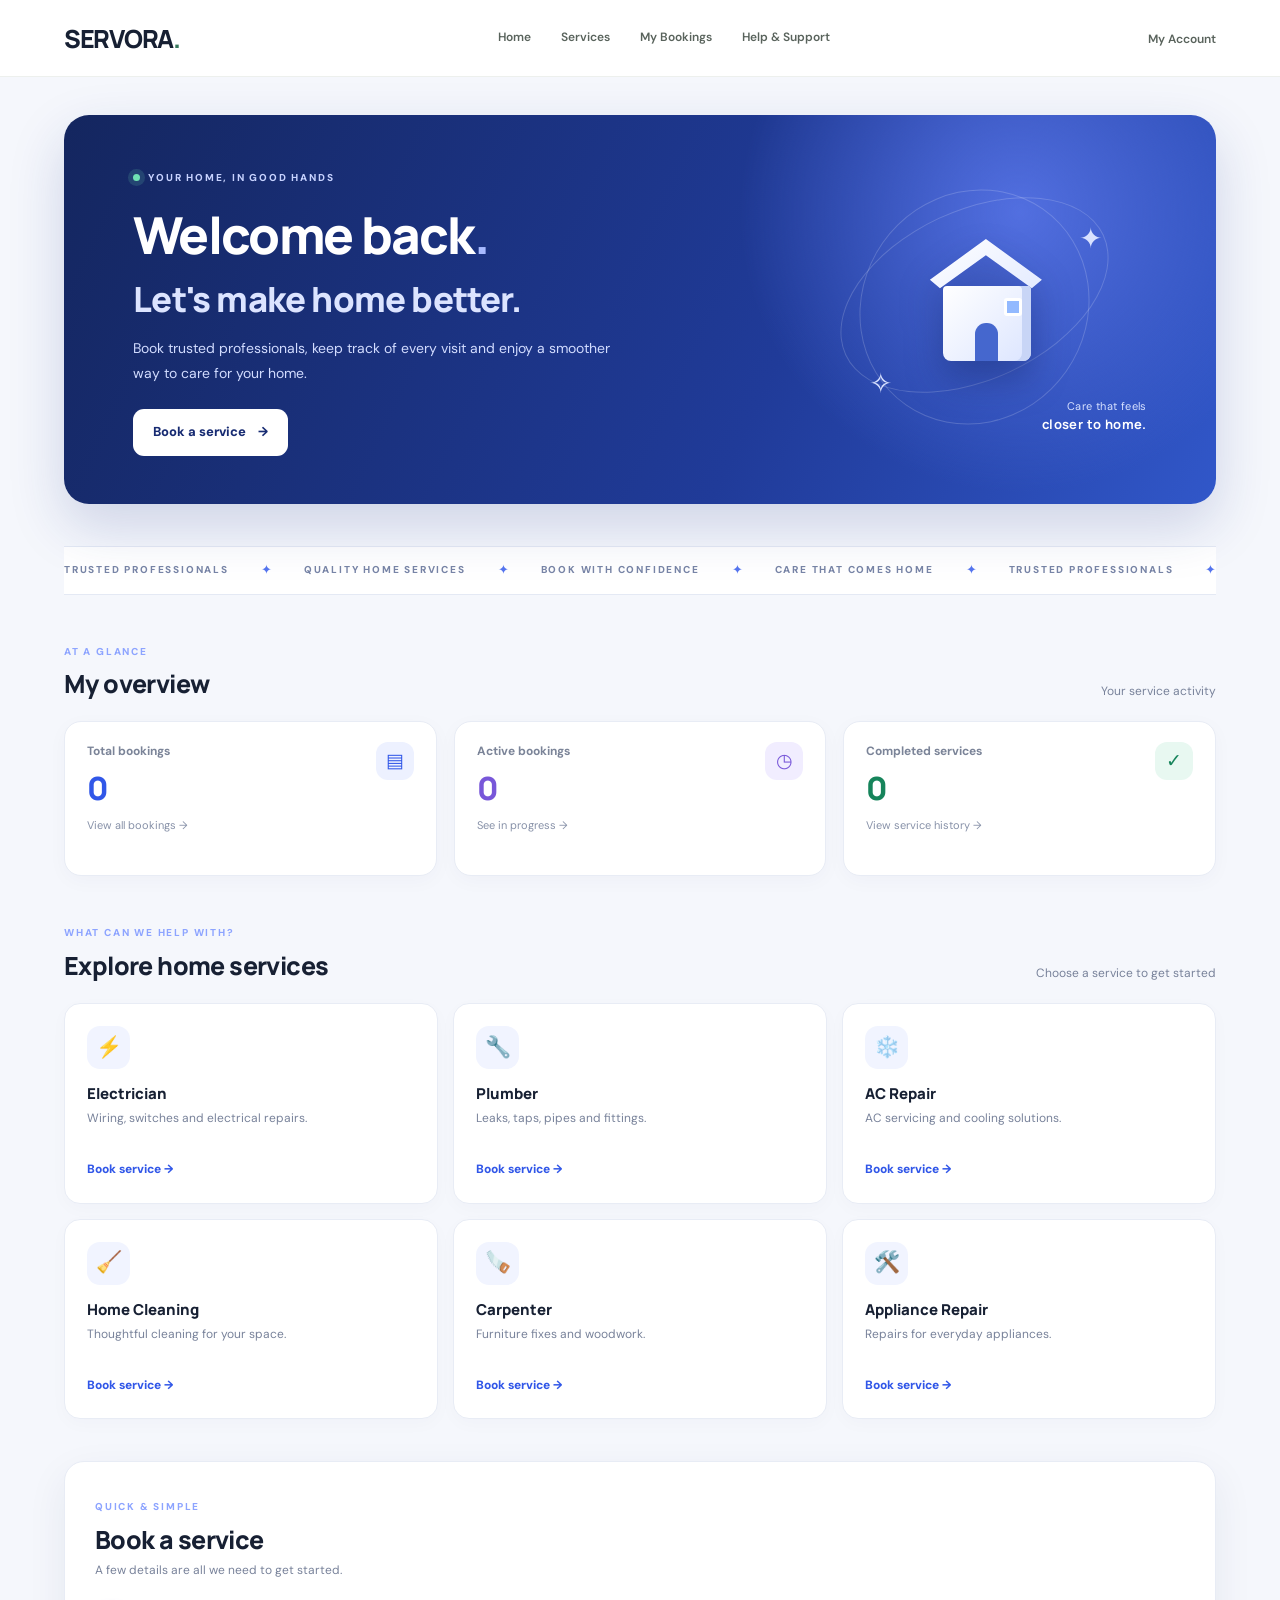
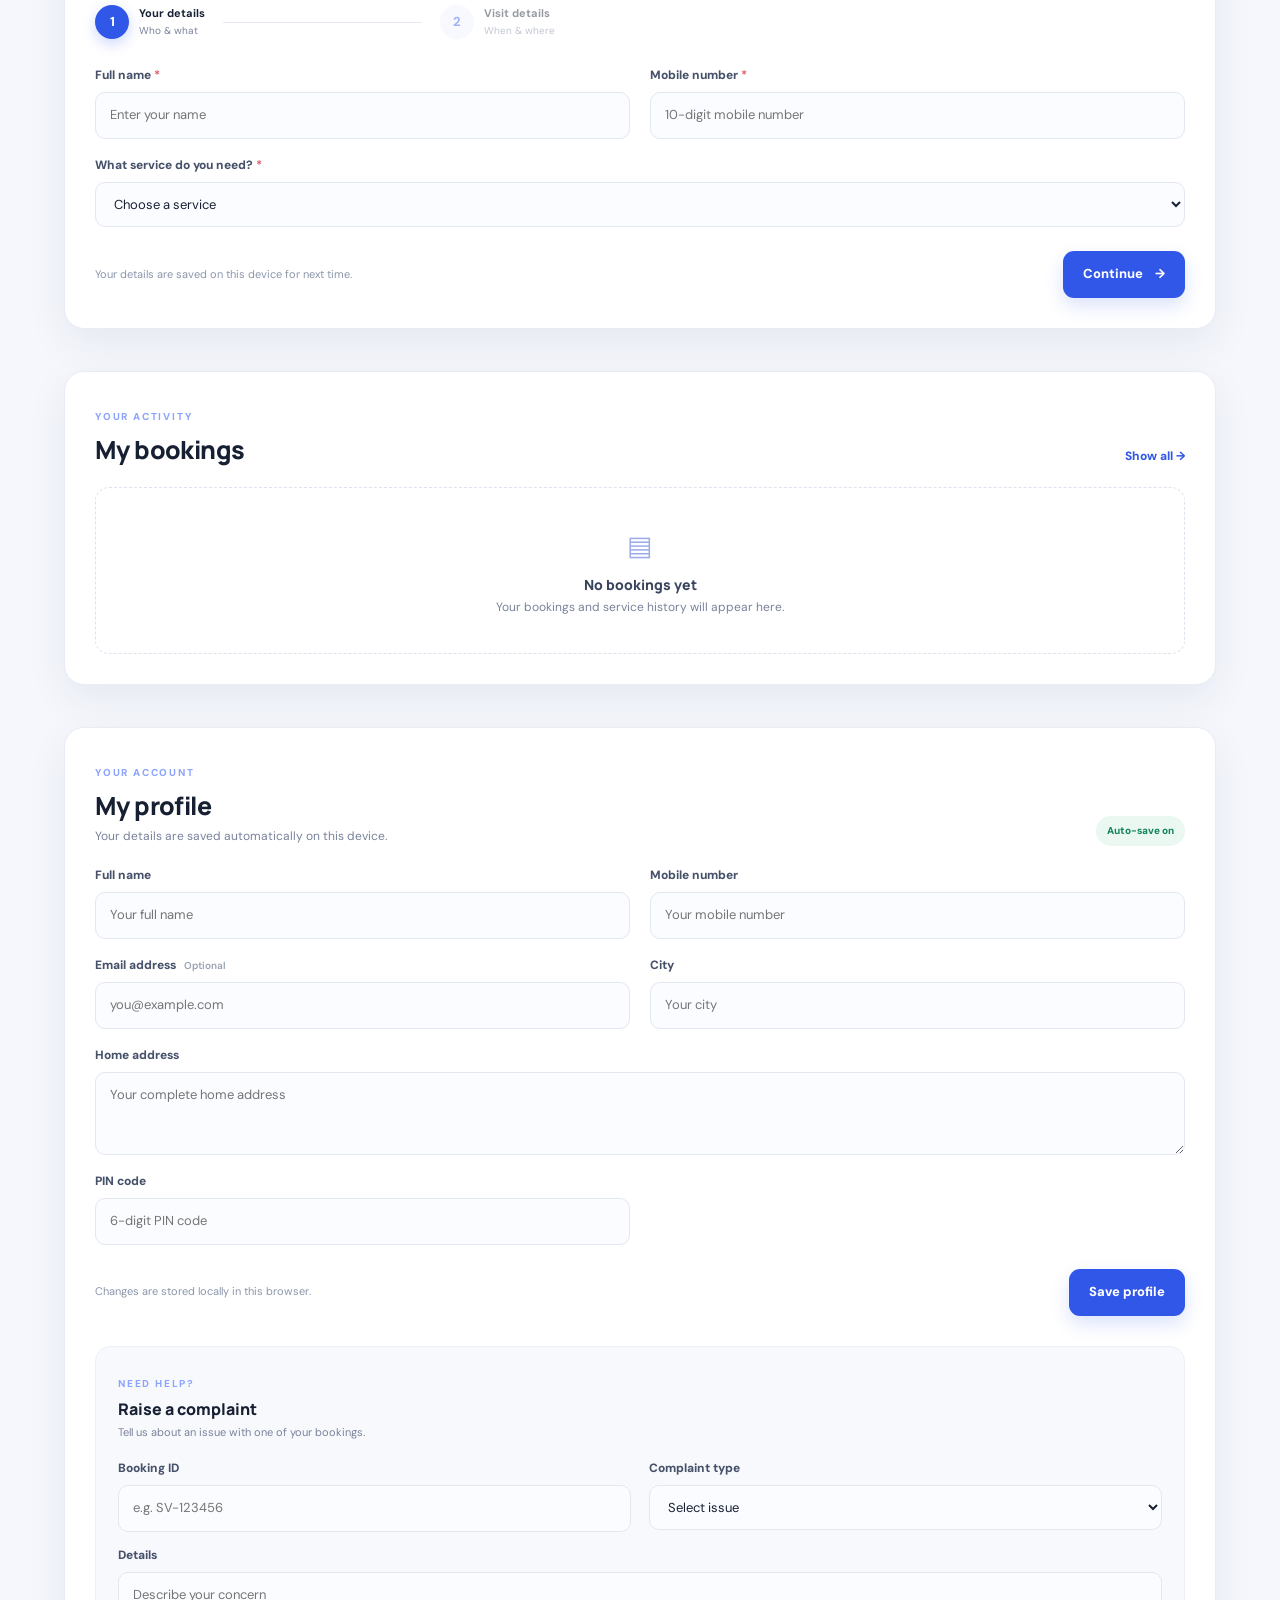
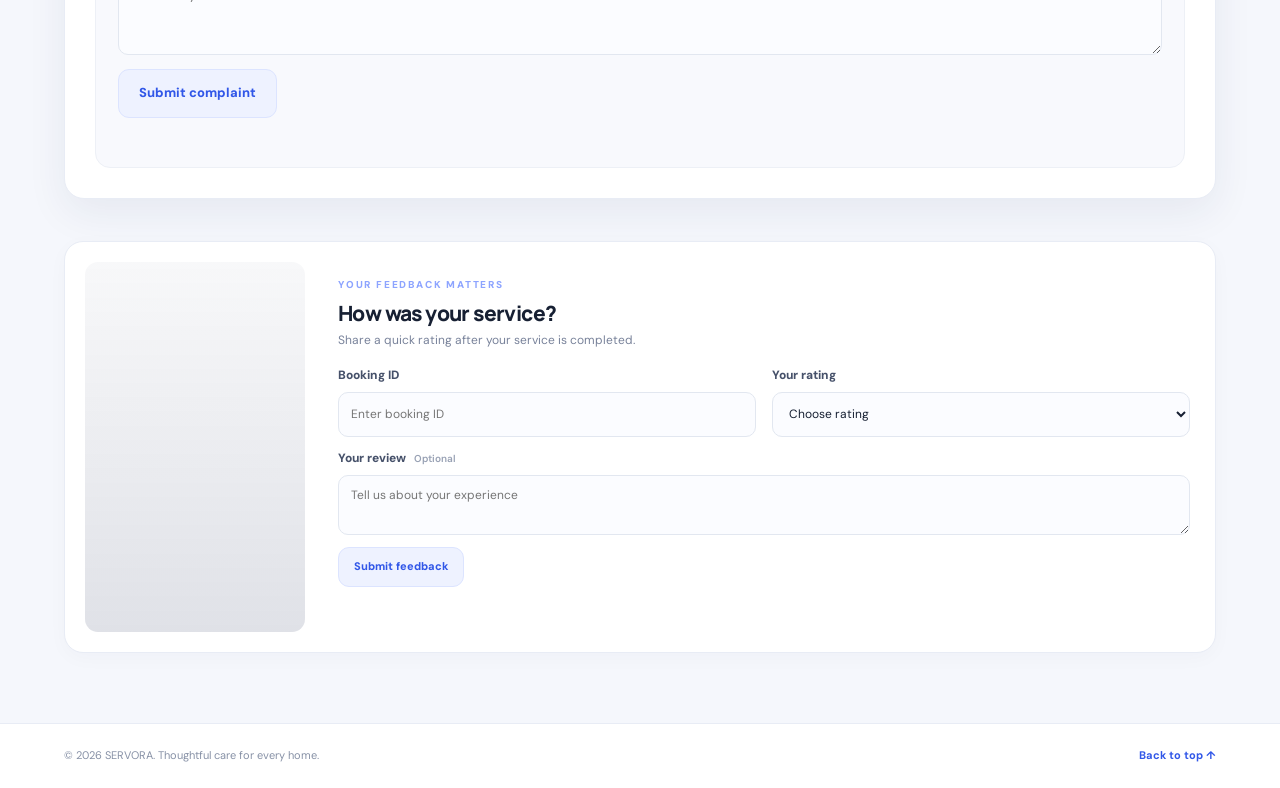
==== commit abb8ce33: "Redesign SERVORA customer homepage and UI" ====
--- a/customer.html
+++ b/customer.html
@@ -12,17 +12,27 @@
     <script src="js/customer.js" defer></script>
 </head>
 <body>
-    <header class="site-header">
-        <a class="brand" href="index.html" aria-label="Servora home"><span class="brand-mark">S</span><span>SERVORA<small>HOME SERVICES</small></span></a>
-        <nav class="main-nav" aria-label="Main navigation">
+    <header class="customer-header">
+    <div class="customer-nav">
+
+        <a href="index.html" class="customer-logo">
+            SERVORA<span>.</span>
+        </a>
+
+        <nav class="customer-nav-links" id="customerNav">
             <a href="index.html">Home</a>
-            <a class="active" href="customer.html">Customer</a>
-            <a href="worker.html">Worker</a>
-            <a href="agent.html">Agent</a>
-            <a href="admin.html">Admin</a>
+            <a href="index.html#services">Services</a>
+            <a href="#bookings">My Bookings</a>
+            <a href="#support">Help & Support</a>
         </nav>
-        <a class="profile-shortcut" href="#profile">My Profile <span aria-hidden="true">↗</span></a>
-    </header>
+
+        <div class="customer-nav-actions">
+            <a href="#profile" class="account-link">My Account</a>
+            <button class="customer-menu" id="customerMenu" aria-label="Open menu">☰</button>
+        </div>
+
+    </div>
+</header>
 
     <main class="page-shell">
         <section class="welcome-hero">
--- a/css/customer.css
+++ b/css/customer.css
@@ -1,13 +1,5 @@
 
-/* =========================================
-   SERVORA — CUSTOMER PANEL
-   Main Stylesheet
-========================================= */
-
-
-/* =========================================
-   01. ROOT VARIABLES
-========================================= */
+
 
 :root {
     --navy: #172b72;
@@ -1553,3 +1545,157 @@
         transition-duration: .01ms !important;
     }
 }
+/* CUSTOMER-FRIENDLY HEADER */
+
+.customer-header {
+    position: sticky;
+    top: 0;
+    z-index: 200;
+    background: rgba(255,255,255,.97);
+    border-bottom: 1px solid #edf0ed;
+}
+
+.customer-nav {
+    width: min(1160px, 90%);
+    min-height: 76px;
+    margin: auto;
+    display: flex;
+    justify-content: space-between;
+    align-items: center;
+    gap: 20px;
+}
+
+.customer-logo {
+    font: 800 25px "Manrope", sans-serif;
+    letter-spacing: -1.3px;
+}
+
+.customer-logo span {
+    color: #36785c;
+}
+
+.customer-nav-links {
+    display: flex;
+    align-items: center;
+    gap: 30px;
+}
+
+.customer-nav-links a,
+.account-link {
+    font-size: 12px;
+    font-weight: 600;
+    color: #59635c;
+    transition: color .2s ease;
+}
+
+.customer-nav-links a:hover,
+.account-link:hover {
+    color: #36785c;
+}
+
+.customer-menu {
+    display: none;
+    border: 0;
+    background: #edf4ef;
+    color: #36785c;
+    border-radius: 9px;
+    padding: 9px 12px;
+    font-size: 20px;
+}
+
+@media(max-width:650px) {
+    .customer-nav {
+        min-height: 65px;
+    }
+
+    .customer-nav-links {
+        display: none;
+        position: absolute;
+        top: 65px;
+        left: 0;
+        right: 0;
+        background: white;
+        padding: 20px 6%;
+        border-bottom: 1px solid #edf0ed;
+        flex-direction: column;
+        align-items: flex-start;
+        gap: 20px;
+    }
+
+    .customer-nav-links.show {
+        display: flex;
+    }
+
+    .customer-menu {
+        display: block;
+    }
+
+    .account-link {
+        display: none;
+    }
+}
+
+
+/* COMPACT SEARCH BAR */
+
+.search-box {
+    max-width: 590px;
+    padding: 7px;
+    gap: 3px;
+    border-radius: 11px;
+}
+
+.search-field {
+    padding: 5px 8px;
+    gap: 6px;
+}
+
+.search-field input {
+    font-size: 11px;
+}
+
+.search-button {
+    padding: 11px 15px;
+    font-size: 11px;
+}
+
+.hero h1 {
+    max-width: 550px;
+    letter-spacing: -1.8px;
+}
+
+.section {
+    scroll-margin-top: 90px;
+}
+
+
+/* SUBTLE RIGHT-TO-LEFT ENTRANCE */
+
+.reveal-left {
+    opacity: 0;
+    transform: translateX(35px);
+    transition: opacity .7s ease, transform .7s ease;
+}
+
+.reveal-left.visible {
+    opacity: 1;
+    transform: translateX(0);
+}
+
+@media(max-width:650px) {
+    .search-box {
+        max-width: 100%;
+    }
+
+    .search-field input {
+        font-size: 12px;
+    }
+}
+
+@media(prefers-reduced-motion:reduce) {
+    .reveal-left {
+        opacity: 1;
+        transform: none;
+        transition: none;
+    }
+}
